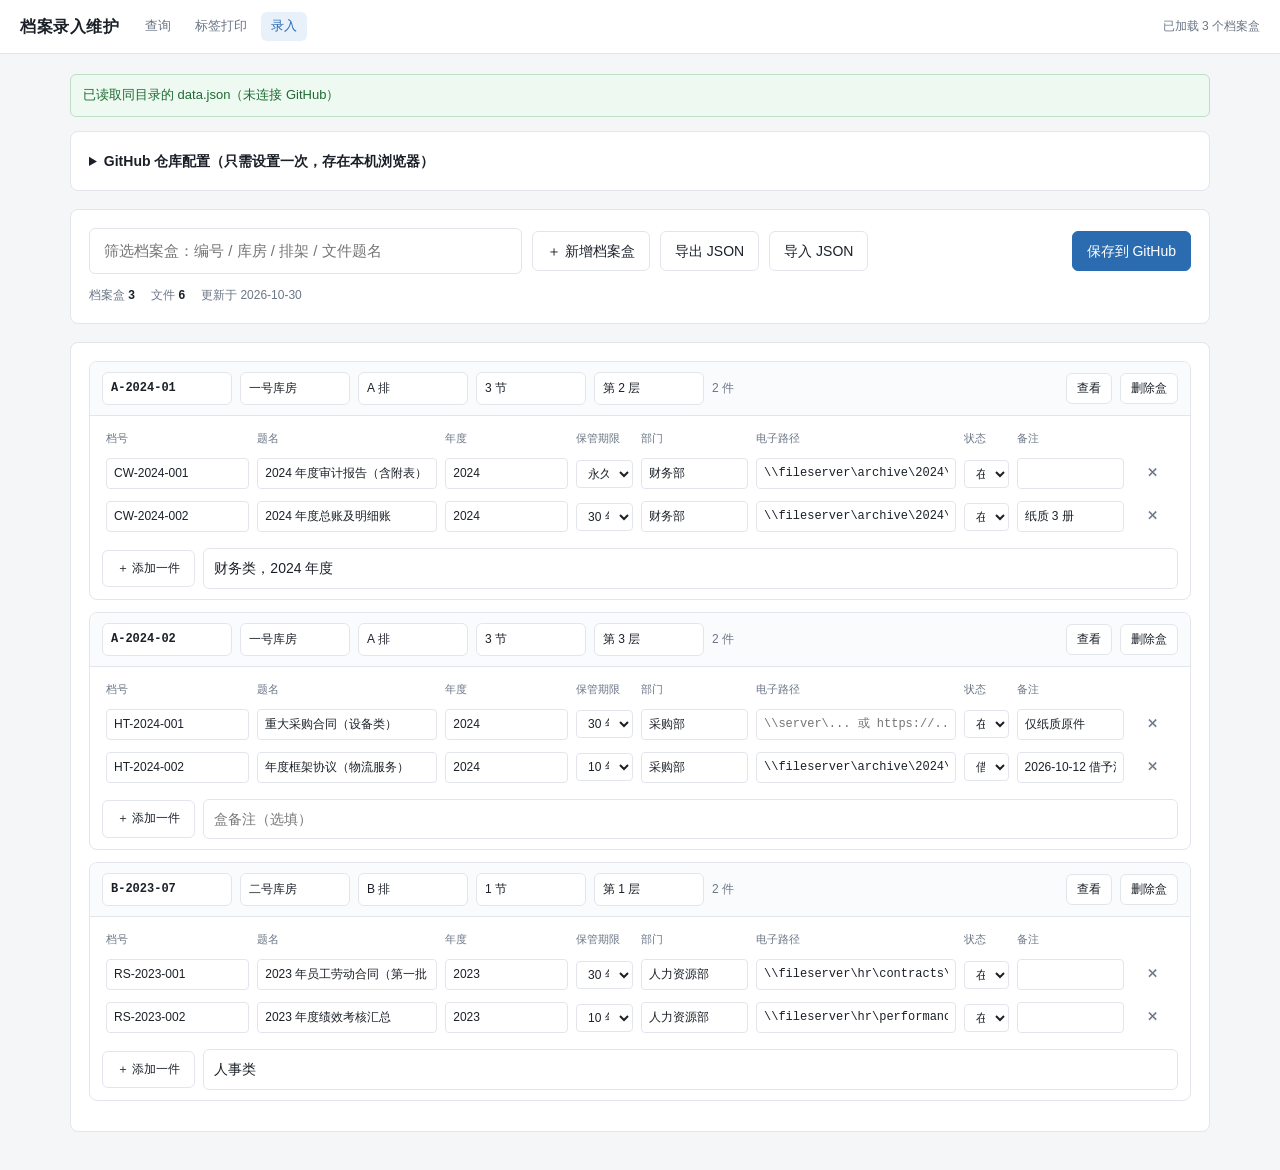
==== admin.html @ eb544d17 "update admin.html (mobile layout)" ====
<!doctype html>
<html lang="zh-CN">
<head>
<meta charset="utf-8">
<meta name="viewport" content="width=device-width, initial-scale=1">
<title>档案录入维护</title>
<link rel="stylesheet" href="assets/style.css">
</head>
<body>

<header class="topbar">
  <h1>档案录入维护</h1>
  <nav>
    <a href="index.html">查询</a>
    <a href="labels.html">标签打印</a>
    <a href="admin.html" class="active">录入</a>
  </nav>
  <div class="meta"><span id="statMeta">未加载数据</span></div>
</header>

<main class="wrap">

  <div id="banner"></div>

  <section class="panel">
    <details id="cfgDetails">
      <summary style="cursor:pointer;font-weight:600">GitHub 仓库配置（只需设置一次，存在本机浏览器）</summary>
      <div class="cfg-grid" style="margin-top:14px">
        <div class="field"><label>用户名 / 组织</label><input type="text" id="cOwner" placeholder="例如 zhangsan"></div>
        <div class="field"><label>仓库名</label><input type="text" id="cRepo" placeholder="例如 archive-index"></div>
        <div class="field"><label>分支</label><input type="text" id="cBranch" placeholder="main" value="main"></div>
        <div class="field"><label>数据文件路径</label><input type="text" id="cPath" placeholder="data.json" value="data.json"></div>
        <div class="field"><label>访问令牌（仅存在本机，不会上传）</label><input type="password" id="cToken" placeholder="github_pat_..."></div>
      </div>
      <div class="row-actions">
        <button class="primary" id="saveCfgBtn">保存配置</button>
        <button id="pullBtn">从 GitHub 读取数据</button>
        <button id="localLoadBtn">读取本地 data.json</button>
      </div>
      <div class="help" style="margin-top:12px">
        页面已内置仓库与令牌，打开即可读写，不用再配置。<br>
        如需更换令牌：在 GitHub → Settings → Developer settings → <b>Fine-grained tokens</b> 新建，
        <b>仅授权这一个仓库</b>，权限只勾 <code>Contents: Read and write</code>，粘贴到上方后点保存即可覆盖。<br>
        本页面不放进公开导航，只能通过这个地址直接访问。
      </div>
    </details>
  </section>

  <section class="panel">
    <div class="toolbar">
      <input type="search" id="q" placeholder="筛选档案盒：编号 / 库房 / 排架 / 文件题名" style="flex:1 1 260px">
      <button id="addBoxBtn">＋ 新增档案盒</button>
      <button id="exportBtn">导出 JSON</button>
      <button id="importBtn">导入 JSON</button>
      <input type="file" id="importFile" accept="application/json,.json" class="hidden">
      <span class="spacer"></span>
      <span class="muted small" id="dirtyHint"></span>
      <button class="primary" id="saveBtn">保存到 GitHub</button>
    </div>
    <div class="stat-line">
      <span>档案盒 <b id="cBoxes">0</b></span>
      <span>文件 <b id="cItems">0</b></span>
      <span id="cUpdated"></span>
    </div>
  </section>

  <section class="panel">
    <div id="boxes"></div>
    <div class="empty hidden" id="noBoxes">还没有档案盒，点击上方“新增档案盒”开始。</div>
  </section>

</main>

<script src="assets/app.js"></script>
<script>
(function () {
  const CFG_KEY = 'archive-cfg-v1';
  const DRAFT_KEY = 'archive-draft-v1';
  const $ = function (id) { return document.getElementById(id); };

  const state = {
    data: { version: 1, updatedAt: '', rooms: [], boxes: [] },
    sha: null,
    dirty: false
  };

  /* ---------- 编解码 ---------- */
  function b64ToUtf8(b64) {
    const bin = atob(b64.replace(/\s/g, ''));
    const bytes = Uint8Array.from(bin, function (c) { return c.charCodeAt(0); });
    return new TextDecoder('utf-8').decode(bytes);
  }
  function utf8ToB64(str) {
    const bytes = new TextEncoder().encode(str);
    let bin = '';
    for (let i = 0; i < bytes.length; i++) bin += String.fromCharCode(bytes[i]);
    return btoa(bin);
  }

  /* ---------- 配置 ---------- */
  // 内置默认配置：页面打开即可直接读写，不用再手动填写
  const DEFAULT_CFG = {
    owner: 'wangzhen110',
    repo: 'archive-index',
    branch: 'main',
    path: 'data.json',
    // 内置令牌（只授权本仓库 Contents 读写；分段存放）
    token: atob([
      'Z2l0aHViX3BhdF8xMUI1',
      'RFYzS0EwUUxKWlV4eWtN',
      'c0lnX1p6QkI0UDY1N3JC',
      'cnhvWFAweFlpeXBzdzNa',
      'YjZHMXdCRXdKWTRKeTNQ',
      'OTZaTkpQVVVHTk9NTEE2',
      'dkZV'
    ].join(''))
  };
  function readCfg() {
    let stored = {};
    try { stored = JSON.parse(localStorage.getItem(CFG_KEY) || '{}'); } catch (e) { stored = {}; }
    return {
      owner: stored.owner || DEFAULT_CFG.owner,
      repo: stored.repo || DEFAULT_CFG.repo,
      branch: stored.branch || DEFAULT_CFG.branch,
      path: stored.path || DEFAULT_CFG.path,
      token: stored.token || DEFAULT_CFG.token
    };
  }
  function fillCfgForm() {
    const c = readCfg();
    $('cOwner').value = c.owner || '';
    $('cRepo').value = c.repo || '';
    $('cBranch').value = c.branch || 'main';
    $('cPath').value = c.path || 'data.json';
    $('cToken').value = c.token || '';
    if (c.owner) $('cfgDetails').open = false;
  }
  function saveCfg() {
    const c = {
      owner: $('cOwner').value.trim(),
      repo: $('cRepo').value.trim(),
      branch: $('cBranch').value.trim() || 'main',
      path: $('cPath').value.trim() || 'data.json',
      token: $('cToken').value.trim()
    };
    if (!c.owner || !c.repo) { banner('请先填写用户名和仓库名', 'err'); return; }
    localStorage.setItem(CFG_KEY, JSON.stringify(c));
    banner('配置已保存到本机浏览器', 'ok');
  }

  function apiUrl(c) {
    return 'https://api.github.com/repos/' + encodeURIComponent(c.owner) + '/' + encodeURIComponent(c.repo) +
      '/contents/' + c.path.split('/').map(encodeURIComponent).join('/');
  }
  function authHeaders(c) {
    const h = { 'Accept': 'application/vnd.github+json' };
    if (c.token) h['Authorization'] = 'Bearer ' + c.token;
    return h;
  }

  /* ---------- 提示 ---------- */
  function banner(msg, kind, extra) {
    const el = $('banner');
    el.className = 'banner' + (kind ? ' ' + kind : '');
    el.innerHTML = '<span>' + App.esc(msg) + '</span>' + (extra || '');
    el.classList.remove('hidden');
    if (kind === 'ok') setTimeout(function () { el.classList.add('hidden'); }, 4000);
  }

  /* ---------- 数据装载 ---------- */
  function normalize(d) {
    d = d || {};
    d.version = d.version || 1;
    d.boxes = Array.isArray(d.boxes) ? d.boxes : [];
    d.rooms = Array.isArray(d.rooms) ? d.rooms : [];
    d.boxes.forEach(function (b) {
      b.id = b.id || '';
      b.items = Array.isArray(b.items) ? b.items : [];
      b.items.forEach(function (it) {
        it.no = it.no || ''; it.title = it.title || ''; it.year = it.year || '';
        it.retention = it.retention || ''; it.dept = it.dept || '';
        it.path = it.path || ''; it.status = it.status || '在架'; it.note = it.note || '';
      });
    });
    return d;
  }

  function setData(d, keepSha) {
    state.data = normalize(d);
    if (!keepSha) state.sha = null;
    state.dirty = false;
    renderAll();
  }

  function loadRemote() {
    const c = readCfg();
    if (!c.owner || !c.repo) { banner('请先填写并保存仓库配置', 'err'); return; }
    banner('正在从 GitHub 读取…');
    fetch(apiUrl(c) + '?ref=' + encodeURIComponent(c.branch || 'main'), { headers: authHeaders(c) })
      .then(function (r) {
        if (r.status === 404) throw new Error('仓库里还没有这个文件（首次保存会自动创建）');
        if (r.status === 401 || r.status === 403) throw new Error('令牌无效或没有该仓库权限');
        if (!r.ok) throw new Error('读取失败 HTTP ' + r.status);
        return r.json();
      })
      .then(function (j) {
        setData(JSON.parse(b64ToUtf8(j.content)));
        state.sha = j.sha;
        banner('已读取仓库最新数据' + (state.data.updatedAt ? '（更新于 ' + state.data.updatedAt + '）' : ''), 'ok');
      })
      .catch(function (e) { banner(e.message, 'err'); });
  }

  function loadLocal() {
    App.loadData().then(function (d) {
      state.sha = null;
      setData(d);
      banner('已读取同目录的 data.json（未连接 GitHub）', 'ok');
    }).catch(function (e) { banner(e.message, 'err'); });
  }

  /* ---------- 渲染 ---------- */
  function renderAll() {
    renderStats();
    renderBoxes();
    autosaveDraft();
  }

  function renderStats() {
    let items = 0;
    state.data.boxes.forEach(function (b) { items += (b.items || []).length; });
    $('cBoxes').textContent = state.data.boxes.length;
    $('cItems').textContent = items;
    $('cUpdated').textContent = state.data.updatedAt ? '更新于 ' + state.data.updatedAt : '';
    $('statMeta').textContent = state.data.boxes.length ? '已加载 ' + state.data.boxes.length + ' 个档案盒' : '未加载数据';
    $('noBoxes').classList.toggle('hidden', state.data.boxes.length > 0);
    $('dirtyHint').textContent = state.dirty ? '有未保存的修改' : '';
  }

  function retentionOptions(cur) {
    const list = App.RETENTIONS.slice();
    if (cur && list.indexOf(cur) < 0) list.push(cur);
    return list.map(function (v) {
      return '<option value="' + App.esc(v) + '"' + (v === cur ? ' selected' : '') + '>' + App.esc(v) + '</option>';
    }).join('');
  }
  function statusOptions(cur) {
    const list = App.STATUSES.slice();
    if (cur && list.indexOf(cur) < 0) list.push(cur);
    return list.map(function (v) {
      return '<option value="' + App.esc(v) + '"' + (v === cur ? ' selected' : '') + '>' + App.esc(v) + '</option>';
    }).join('');
  }

  function renderBoxes() {
    const container = $('boxes');
    container.innerHTML = state.data.boxes.map(function (b, bi) {
      const items = b.items || [];
      const rows = items.length ? items.map(function (it, ii) {
        return '<tr>' +
          '<td class="c-no" data-label="档号"><input type="text" data-idx="' + bi + '" data-ii="' + ii + '" data-ifield="no" value="' + App.esc(it.no) + '"></td>' +
          '<td class="c-title" data-label="题名"><input type="text" data-idx="' + bi + '" data-ii="' + ii + '" data-ifield="title" value="' + App.esc(it.title) + '"></td>' +
          '<td class="c-year" data-label="年度"><input type="text" data-idx="' + bi + '" data-ii="' + ii + '" data-ifield="year" value="' + App.esc(it.year) + '"></td>' +
          '<td data-label="保管期限"><select data-idx="' + bi + '" data-ii="' + ii + '" data-ifield="retention">' + retentionOptions(it.retention) + '</select></td>' +
          '<td data-label="部门"><input type="text" data-idx="' + bi + '" data-ii="' + ii + '" data-ifield="dept" value="' + App.esc(it.dept) + '"></td>' +
          '<td class="c-path" data-label="电子路径"><input class="w-path" type="text" data-idx="' + bi + '" data-ii="' + ii + '" data-ifield="path" value="' + App.esc(it.path) + '" placeholder="\\\\server\\... 或 https://..."></td>' +
          '<td data-label="状态"><select data-idx="' + bi + '" data-ii="' + ii + '" data-ifield="status">' + statusOptions(it.status) + '</select></td>' +
          '<td data-label="备注"><input type="text" data-idx="' + bi + '" data-ii="' + ii + '" data-ifield="note" value="' + App.esc(it.note) + '"></td>' +
          '<td class="c-op"><button class="ghost" data-act="del-item" data-idx="' + bi + '" data-ii="' + ii + '" title="删除这一件">✕</button></td>' +
        '</tr>';
      }).join('') : '<tr><td colspan="9" class="muted small">还没有登记文件。</td></tr>';

      return '<div class="box-card" data-bi="' + bi + '">' +
        '<div class="box-head">' +
          '<input class="b-id" type="text" data-idx="' + bi + '" data-field="id" value="' + App.esc(b.id) + '" placeholder="盒编号">' +
          '<input type="text" data-idx="' + bi + '" data-field="room" value="' + App.esc(b.room || '') + '" placeholder="库房" title="库房">' +
          '<input type="text" data-idx="' + bi + '" data-field="row" value="' + App.esc(b.row || '') + '" placeholder="排" title="排">' +
          '<input type="text" data-idx="' + bi + '" data-field="shelf" value="' + App.esc(b.shelf || '') + '" placeholder="节" title="节">' +
          '<input type="text" data-idx="' + bi + '" data-field="layer" value="' + App.esc(b.layer || '') + '" placeholder="层" title="层">' +
          '<span class="count">' + items.length + ' 件</span>' +
          '<span class="grow"></span>' +
          '<a class="btn" style="padding:5px 10px;font-size:12px" href="index.html?box=' + encodeURIComponent(b.id) + '" target="_blank">查看</a>' +
          '<button data-act="del-box" data-idx="' + bi + '" style="padding:5px 10px;font-size:12px">删除盒</button>' +
        '</div>' +
        '<div class="box-body">' +
          '<div style="overflow-x:auto">' +
            '<table class="items"><thead><tr>' +
              '<th>档号</th><th>题名</th><th>年度</th><th>保管期限</th><th>部门</th><th>电子路径</th><th>状态</th><th>备注</th><th></th>' +
            '</tr></thead><tbody>' + rows + '</tbody></table>' +
          '</div>' +
          '<div class="row-actions">' +
            '<button data-act="add-item" data-idx="' + bi + '" style="font-size:12px">＋ 添加一件</button>' +
            '<input class="b-note" type="text" data-idx="' + bi + '" data-field="note" value="' + App.esc(b.note || '') + '" placeholder="盒备注（选填）">' +
          '</div>' +
        '</div>' +
      '</div>';
    }).join('');

    applyFilter();
  }

  function applyFilter() {
    const terms = $('q').value.trim().toLowerCase().split(/\s+/).filter(Boolean);
    const cards = $('boxes').querySelectorAll('.box-card');
    let visible = 0;
    cards.forEach(function (card) {
      const bi = +card.dataset.bi;
      const b = state.data.boxes[bi];
      const hay = [b.id, b.room, b.row, b.shelf, b.layer, b.note]
        .concat((b.items || []).map(function (i) { return i.title + ' ' + i.no + ' ' + i.dept; }))
        .filter(Boolean).join(' ').toLowerCase();
      const show = !terms.length || terms.every(function (t) { return hay.indexOf(t) >= 0; });
      card.classList.toggle('hidden', !show);
      if (show) visible++;
    });
    $('noBoxes').classList.toggle('hidden', state.data.boxes.length > 0);
  }

  /* ---------- 修改 ---------- */
  function markDirty() {
    state.dirty = true;
    $('dirtyHint').textContent = '有未保存的修改';
    autosaveDraft();
    renderStats();
  }

  let draftTimer = null;
  function autosaveDraft() {
    clearTimeout(draftTimer);
    if (!state.dirty) return;
    draftTimer = setTimeout(function () {
      try {
        localStorage.setItem(DRAFT_KEY, JSON.stringify({ at: Date.now(), data: state.data }));
      } catch (e) { /* 配额不足则忽略 */ }
    }, 600);
  }

  function bindEditor() {
    const container = $('boxes');

    const onEdit = function (e) {
      const el = e.target;
      if (!el.dataset || (!el.dataset.field && !el.dataset.ifield)) return;
      const bi = +el.dataset.idx;
      const box = state.data.boxes[bi];
      if (!box) return;
      if (el.dataset.ifield) {
        const ii = +el.dataset.ii;
        if (!box.items[ii]) return;
        box.items[ii][el.dataset.ifield] = el.value;
      } else {
        box[el.dataset.field] = el.value;
      }
      markDirty();
    };
    container.addEventListener('input', onEdit);
    container.addEventListener('change', function (e) {
      if (e.target.tagName === 'SELECT') onEdit(e);
    });

    container.addEventListener('click', function (e) {
      const btn = e.target.closest('[data-act]');
      if (!btn) return;
      const bi = +btn.dataset.idx;
      const act = btn.dataset.act;
      const box = state.data.boxes[bi];
      if (!box) return;

      if (act === 'add-item') {
        box.items = box.items || [];
        box.items.push({ no: '', title: '', year: '', retention: '永久', dept: '', path: '', status: '在架', note: '' });
        renderBoxes();
        const card = container.querySelector('.box-card[data-bi="' + bi + '"]');
        if (card) {
          card.classList.remove('hidden');
          const rows = card.querySelectorAll('tbody tr');
          const last = rows[rows.length - 1];
          if (last) last.querySelector('input').focus();
        }
        markDirty();
      } else if (act === 'del-item') {
        const ii = +btn.dataset.ii;
        if (!box.items[ii]) return;
        const name = box.items[ii].title || box.items[ii].no || '这一件';
        if (!confirm('删除「' + name + '」？')) return;
        box.items.splice(ii, 1);
        renderBoxes();
        markDirty();
      } else if (act === 'del-box') {
        if (!confirm('删除档案盒「' + (box.id || '未编号') + '」及其 ' + (box.items || []).length + ' 件记录？')) return;
        state.data.boxes.splice(bi, 1);
        renderBoxes();
        markDirty();
      }
    });
  }

  function addBox() {
    let n = state.data.boxes.length + 1, id = '';
    do { id = 'NEW-' + String(n).padStart(3, '0'); n++; }
    while (state.data.boxes.some(function (b) { return b.id === id; }));
    state.data.boxes.unshift({ id: id, room: '', row: '', shelf: '', layer: '', note: '', items: [] });
    renderBoxes();
    const first = $('boxes').querySelector('.box-card .b-id');
    if (first) { first.focus(); first.select(); }
    markDirty();
    window.scrollTo({ top: 0 });
  }

  /* ---------- 校验与保存 ---------- */
  function validate() {
    const errs = [];
    const seen = {};
    state.data.boxes.forEach(function (b, i) {
      const id = (b.id || '').trim();
      if (!id) errs.push('第 ' + (i + 1) + ' 个档案盒没有编号');
      else if (seen[id]) errs.push('档案盒编号重复：' + id);
      seen[id] = true;
      (b.items || []).forEach(function (it) {
        if (!it.title && !it.no) errs.push('档案盒 ' + (id || (i + 1)) + ' 中有一件既无档号也无题名');
      });
    });
    return errs;
  }

  function serialize() {
    const rooms = [];
    state.data.boxes.forEach(function (b) {
      if (b.room && rooms.indexOf(b.room) < 0) rooms.push(b.room);
    });
    const d = new Date();
    const stamp = d.getFullYear() + '-' + String(d.getMonth() + 1).padStart(2, '0') + '-' +
      String(d.getDate()).padStart(2, '0');
    return {
      version: 1,
      updatedAt: stamp,
      rooms: rooms,
      boxes: state.data.boxes.map(function (b) {
        return {
          id: String(b.id || '').trim(),
          room: b.room || '', row: b.row || '', shelf: b.shelf || '', layer: b.layer || '', note: b.note || '',
          items: (b.items || []).filter(function (it) {
            return it && (it.no || it.title || it.path);
          }).map(function (it) {
            return {
              no: it.no || '', title: it.title || '', year: it.year || '',
              retention: it.retention || '', dept: it.dept || '',
              path: it.path || '', status: it.status || '在架', note: it.note || ''
            };
          })
        };
      })
    };
  }

  function saveRemote() {
    const c = readCfg();
    if (!c.owner || !c.repo || !c.token) {
      banner('缺少仓库配置或访问令牌，无法保存。也可以先“导出 JSON”再手动上传。', 'err');
      $('cfgDetails').open = true;
      return;
    }
    const errs = validate();
    if (errs.length) {
      banner('保存前请修正：' + errs.slice(0, 3).join('；') + (errs.length > 3 ? ' 等 ' + errs.length + ' 项' : ''), 'err');
      return;
    }

    const payload = serialize();
    const text = JSON.stringify(payload, null, 2);
    const msg = '更新档案数据 ' + payload.updatedAt;

    const doPut = function () {
      const body = {
        message: msg,
        content: utf8ToB64(text),
        branch: c.branch || 'main'
      };
      if (state.sha) body.sha = state.sha;
      return fetch(apiUrl(c), {
        method: 'PUT',
        headers: Object.assign({ 'Content-Type': 'application/json' }, authHeaders(c)),
        body: JSON.stringify(body)
      });
    };

    const ensureSha = function () {
      if (state.sha) return Promise.resolve();
      return fetch(apiUrl(c) + '?ref=' + encodeURIComponent(c.branch || 'main'), { headers: authHeaders(c) })
        .then(function (r) { return r.ok ? r.json() : null; })
        .then(function (j) { if (j && j.sha) state.sha = j.sha; });
    };

    banner('正在保存…');
    ensureSha()
      .then(doPut)
      .then(function (r) {
        if (r.status === 409) throw new Error('仓库里文件已被改动，请点“从 GitHub 读取数据”后再改');
        if (r.status === 401 || r.status === 403) throw new Error('令牌无效或权限不足（需 Contents: Read and write）');
        if (!r.ok) return r.json().then(function (j) { throw new Error(j.message || ('HTTP ' + r.status)); });
        return r.json();
      })
      .then(function (j) {
        state.sha = j.content.sha;
        state.data.updatedAt = payload.updatedAt;
        state.dirty = false;
        localStorage.removeItem(DRAFT_KEY);
        renderStats();
        banner('已保存到 GitHub，约半分钟后网页生效。', 'ok', j.commit && j.commit.html_url
          ? '<a href="' + j.commit.html_url + '" target="_blank" rel="noopener">查看提交</a>' : '');
      })
      .catch(function (e) { banner('保存失败：' + e.message, 'err'); });
  }

  function exportJson() {
    const payload = serialize();
    const blob = new Blob([JSON.stringify(payload, null, 2)], { type: 'application/json' });
    const a = document.createElement('a');
    a.href = URL.createObjectURL(blob);
    a.download = 'data.json';
    a.click();
    setTimeout(function () { URL.revokeObjectURL(a.href); }, 2000);
    App.toast('已导出 data.json', 'ok');
  }

  function importJson(file) {
    const reader = new FileReader();
    reader.onload = function () {
      try {
        const d = JSON.parse(reader.result);
        if (!Array.isArray(d.boxes)) throw new Error('文件里没有 boxes 数组');
        setData(d);
        state.dirty = true;
        $('dirtyHint').textContent = '有未保存的修改';
        banner('已导入 ' + d.boxes.length + ' 个档案盒，记得保存', 'ok');
      } catch (e) {
        banner('导入失败：' + e.message, 'err');
      }
    };
    reader.readAsText(file);
  }

  /* ---------- 草稿 ---------- */
  function checkDraft() {
    let d = null;
    try { d = JSON.parse(localStorage.getItem(DRAFT_KEY) || 'null'); } catch (e) {}
    if (!d || !d.data) return;
    const when = new Date(d.at).toLocaleString('zh-CN');
    banner('发现本机草稿（' + when + '），可能是上次未保存的修改。',
      '', '<button id="restoreDraft">恢复草稿</button><button id="dropDraft">丢弃</button>');
    $('restoreDraft').onclick = function () {
      setData(d.data);
      state.dirty = true;
      $('dirtyHint').textContent = '有未保存的修改';
      banner('已恢复草稿', 'ok');
    };
    $('dropDraft').onclick = function () {
      localStorage.removeItem(DRAFT_KEY);
      $('banner').classList.add('hidden');
    };
  }

  /* ---------- 事件绑定 ---------- */
  $('saveCfgBtn').addEventListener('click', saveCfg);
  $('pullBtn').addEventListener('click', loadRemote);
  $('localLoadBtn').addEventListener('click', loadLocal);
  $('addBoxBtn').addEventListener('click', addBox);
  $('saveBtn').addEventListener('click', saveRemote);
  $('exportBtn').addEventListener('click', exportJson);
  $('importBtn').addEventListener('click', function () { $('importFile').click(); });
  $('importFile').addEventListener('change', function (e) {
    if (e.target.files[0]) importJson(e.target.files[0]);
    e.target.value = '';
  });
  $('q').addEventListener('input', applyFilter);
  window.addEventListener('beforeunload', function (e) {
    if (state.dirty) { e.preventDefault(); e.returnValue = ''; }
  });

  bindEditor();
  fillCfgForm();
  setData({ version: 1, updatedAt: '', rooms: [], boxes: [] });
  renderStats();
  loadLocal();
  setTimeout(checkDraft, 1200);
})();
</script>
</body>
</html>
---- assets/style.css ----
:root {
  --bg: #f5f6f8;
  --card: #ffffff;
  --text: #1b2028;
  --muted: #6b7686;
  --line: #e2e6ec;
  --accent: #2b6cb0;
  --accent-soft: #e8f0fa;
  --warn: #b7791f;
  --danger: #b42318;
  --radius: 8px;
}

* { box-sizing: border-box; }

html, body {
  margin: 0;
  padding: 0;
  background: var(--bg);
  color: var(--text);
  font: 14px/1.6 -apple-system, "Segoe UI", "Microsoft YaHei", "PingFang SC", sans-serif;
}

a { color: var(--accent); text-decoration: none; }
a:hover { text-decoration: underline; }

.topbar {
  background: var(--card);
  border-bottom: 1px solid var(--line);
  padding: 12px 20px;
  display: flex;
  align-items: center;
  gap: 16px;
  flex-wrap: wrap;
  position: sticky;
  top: 0;
  z-index: 10;
}

.topbar h1 {
  font-size: 16px;
  margin: 0;
  font-weight: 600;
  letter-spacing: .5px;
}

.topbar .meta {
  color: var(--muted);
  font-size: 12px;
  margin-left: auto;
  display: flex;
  gap: 14px;
  flex-wrap: wrap;
}

.topbar nav { display: flex; gap: 4px; }
.topbar nav a {
  color: var(--muted);
  padding: 4px 10px;
  border-radius: 6px;
  font-size: 13px;
}
.topbar nav a:hover { background: var(--accent-soft); color: var(--accent); text-decoration: none; }
.topbar nav a.active { background: var(--accent-soft); color: var(--accent); }

.wrap {
  max-width: 1180px;
  margin: 0 auto;
  padding: 20px;
}

.panel {
  background: var(--card);
  border: 1px solid var(--line);
  border-radius: var(--radius);
  padding: 18px;
  margin-bottom: 18px;
}

.hidden { display: none !important; }

/* 搜索栏 */
.search-row {
  display: flex;
  gap: 10px;
  flex-wrap: wrap;
  align-items: center;
}

input[type="text"], input[type="search"], input[type="password"], input[type="url"], select, textarea {
  font: inherit;
  color: inherit;
  background: #fff;
  border: 1px solid var(--line);
  border-radius: 6px;
  padding: 8px 10px;
  outline: none;
  min-width: 0;
}
input:focus, select:focus, textarea:focus {
  border-color: var(--accent);
  box-shadow: 0 0 0 3px rgba(43, 108, 176, .12);
}

#q {
  flex: 1 1 320px;
  font-size: 15px;
  padding: 10px 14px;
}

.filters {
  display: flex;
  gap: 8px;
  flex-wrap: wrap;
  margin-top: 12px;
}
.filters select { min-width: 120px; }

.stat-line {
  color: var(--muted);
  font-size: 12px;
  margin-top: 12px;
  display: flex;
  gap: 16px;
  flex-wrap: wrap;
}
.stat-line b { color: var(--text); font-weight: 600; }

/* 结果表 */
.table-scroll { overflow-x: auto; margin-top: 14px; }

table.grid {
  width: 100%;
  border-collapse: collapse;
  font-size: 13px;
}
table.grid th, table.grid td {
  text-align: left;
  padding: 9px 10px;
  border-bottom: 1px solid var(--line);
  vertical-align: top;
}
table.grid th {
  color: var(--muted);
  font-weight: 500;
  font-size: 12px;
  white-space: nowrap;
  background: #fafbfc;
  position: sticky;
  top: 0;
}
table.grid tbody tr:hover { background: #f9fbfd; }
table.grid tbody tr { cursor: pointer; }

.mono { font-family: ui-monospace, Consolas, "Courier New", monospace; font-size: 12px; }
.muted { color: var(--muted); }
.small { font-size: 12px; }
.nowrap { white-space: nowrap; }

.chip {
  display: inline-block;
  background: var(--accent-soft);
  color: var(--accent);
  border-radius: 4px;
  padding: 1px 6px;
  font-size: 11px;
  font-family: ui-monospace, Consolas, monospace;
  white-space: nowrap;
}
.chip.gray { background: #eef1f4; color: var(--muted); }
.chip.warn { background: #fdf3e3; color: var(--warn); }

.loc { color: var(--text); font-size: 13px; }
.loc .path { color: var(--muted); font-size: 11px; display: block; }

mark { background: #fff3bf; padding: 0 1px; border-radius: 2px; }

.empty {
  text-align: center;
  color: var(--muted);
  padding: 40px 10px;
}

/* 详情页 */
.detail-head {
  display: flex;
  align-items: flex-start;
  gap: 14px;
  flex-wrap: wrap;
  border-bottom: 1px solid var(--line);
  padding-bottom: 14px;
  margin-bottom: 14px;
}
.detail-head h2 {
  margin: 0;
  font-size: 20px;
  font-family: ui-monospace, Consolas, monospace;
  letter-spacing: .5px;
}
.detail-loc {
  font-size: 15px;
  margin-top: 4px;
}
.detail-loc .big { font-weight: 600; }
.detail-actions { margin-left: auto; display: flex; gap: 8px; flex-wrap: wrap; }

button, .btn {
  font: inherit;
  padding: 8px 14px;
  border-radius: 6px;
  border: 1px solid var(--line);
  background: #fff;
  color: var(--text);
  cursor: pointer;
  white-space: nowrap;
}
button:hover, .btn:hover { border-color: #c8d2de; background: #fafbfc; }
button.primary, .btn.primary {
  background: var(--accent);
  border-color: var(--accent);
  color: #fff;
}
button.primary:hover { background: #245e9b; }
button.ghost { border-color: transparent; background: transparent; color: var(--muted); }
button:disabled { opacity: .5; cursor: not-allowed; }

.legend { display: flex; gap: 16px; font-size: 12px; color: var(--muted); flex-wrap: wrap; }

/* 标签打印 */
.toolbar {
  display: flex;
  gap: 10px;
  flex-wrap: wrap;
  align-items: center;
}
.toolbar .spacer { flex: 1; }

.picker {
  max-height: 320px;
  overflow: auto;
  border: 1px solid var(--line);
  border-radius: 6px;
  margin-top: 12px;
}
.picker-row {
  display: flex;
  align-items: center;
  gap: 10px;
  padding: 8px 12px;
  border-bottom: 1px solid var(--line);
  font-size: 13px;
}
.picker-row:last-child { border-bottom: none; }
.picker-row:hover { background: #f9fbfd; }
.picker-row input[type="checkbox"] { width: 16px; height: 16px; }

.labels {
  display: grid;
  grid-template-columns: repeat(3, 1fr);
  gap: 8mm;
  margin-top: 16px;
}
.labels.cols-2 { grid-template-columns: repeat(2, 1fr); }
.labels.cols-3 { grid-template-columns: repeat(3, 1fr); }
.labels.cols-4 { grid-template-columns: repeat(4, 1fr); }

.label {
  border: 1px dashed #bbb;
  border-radius: 4px;
  padding: 8px;
  display: flex;
  gap: 8px;
  align-items: center;
  background: #fff;
  break-inside: avoid;
  page-break-inside: avoid;
  min-height: 34mm;
}
.label .qr { flex: 0 0 auto; width: 30mm; height: 30mm; display: flex; align-items: center; justify-content: center; }
.label .qr canvas, .label .qr img { width: 100%; height: 100%; }
.label .info { flex: 1; min-width: 0; }
.label .code {
  font-family: ui-monospace, Consolas, monospace;
  font-weight: 700;
  font-size: 13px;
  word-break: break-all;
}
.label .where { font-size: 11px; line-height: 1.4; margin-top: 2px; }
.label .cnt { font-size: 10px; color: var(--muted); margin-top: 2px; }

/* 录入页 */
.form-grid {
  display: grid;
  grid-template-columns: repeat(auto-fit, minmax(160px, 1fr));
  gap: 10px;
}
.field { display: flex; flex-direction: column; gap: 4px; }
.field label { font-size: 11px; color: var(--muted); }

.box-card {
  border: 1px solid var(--line);
  border-radius: var(--radius);
  margin-bottom: 12px;
  background: #fff;
  overflow: hidden;
}
.box-card > .box-head {
  display: flex;
  gap: 8px;
  align-items: center;
  padding: 10px 12px;
  background: #fafbfc;
  border-bottom: 1px solid var(--line);
  flex-wrap: wrap;
}
.box-head input.b-id { width: 130px; font-family: ui-monospace, Consolas, monospace; font-weight: 600; }
.box-head input { width: 110px; padding: 6px 8px; font-size: 12px; }
.box-head .count { color: var(--muted); font-size: 12px; }
.box-head .grow { flex: 1; }
.box-body { padding: 10px 12px; }

table.items { width: 100%; border-collapse: collapse; font-size: 12px; }
table.items th {
  text-align: left;
  color: var(--muted);
  font-weight: 500;
  font-size: 11px;
  padding: 4px 4px;
  white-space: nowrap;
}
table.items td { padding: 3px 4px; }
table.items input, table.items select {
  width: 100%;
  padding: 5px 7px;
  font-size: 12px;
  border-radius: 4px;
}
table.items input.w-path { font-family: ui-monospace, Consolas, monospace; }
table.items td.c-no input { min-width: 110px; }
table.items td.c-title input { min-width: 180px; }
table.items td.c-year input { min-width: 60px; }
table.items td.c-path input { min-width: 200px; }
table.items td.c-op { width: 34px; text-align: center; }

.row-actions { margin-top: 10px; display: flex; gap: 8px; align-items: center; flex-wrap: wrap; }
.row-actions input.b-note { flex: 1; min-width: 200px; }

.banner {
  background: #fffbea;
  border: 1px solid #f5e3b3;
  color: #7a5b12;
  border-radius: 6px;
  padding: 10px 12px;
  font-size: 13px;
  margin-bottom: 14px;
  display: flex;
  gap: 12px;
  align-items: center;
  flex-wrap: wrap;
}
.banner.ok { background: #eefaf1; border-color: #bcdfc6; color: #1e6b33; }
.banner.err { background: #fdf0ee; border-color: #f2c6c0; color: var(--danger); }

.help {
  font-size: 12px;
  color: var(--muted);
  line-height: 1.8;
}
.help code {
  background: #eef1f4;
  padding: 1px 4px;
  border-radius: 3px;
  font-size: 11px;
}

.cfg-grid {
  display: grid;
  grid-template-columns: repeat(auto-fit, minmax(180px, 1fr));
  gap: 10px;
}

@media print {
  body { background: #fff; }
  .topbar, .no-print, .toast { display: none !important; }
  .wrap { max-width: none; padding: 0; margin: 0; }
  .panel { border: none; padding: 0; margin: 0; }
  .label { border: 1px solid #999; }
  @page { margin: 8mm; }
}

@media (max-width: 640px) {
  .wrap { padding: 12px; }
  .topbar { padding: 10px 12px; }
  .topbar h1 { font-size: 15px; }
  .topbar .meta { width: 100%; margin-left: 0; }
  .labels, .labels.cols-2, .labels.cols-3, .labels.cols-4 { grid-template-columns: repeat(2, 1fr); gap: 4mm; }
}
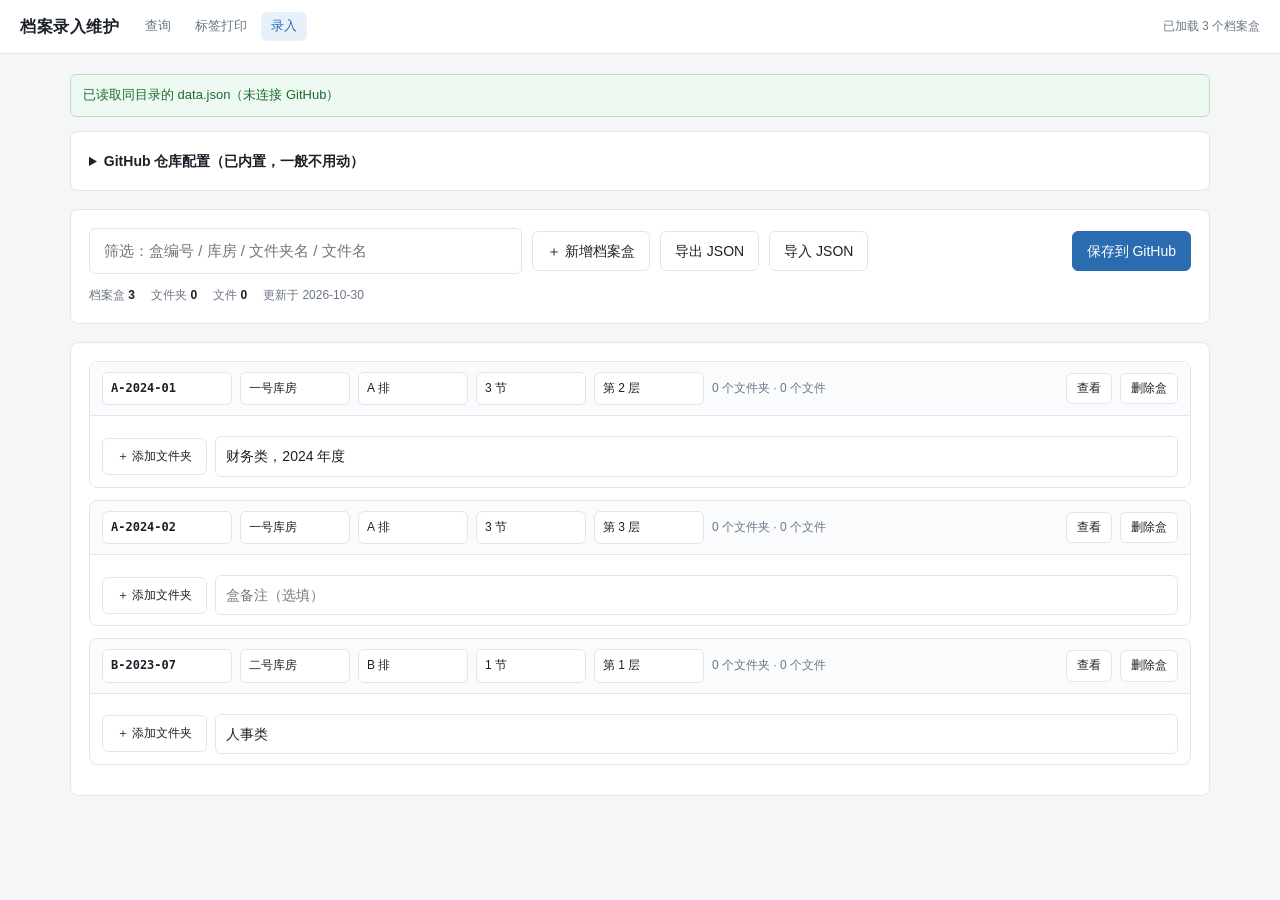
==== commit 63a50ef1: "update admin.html (box > folder > files)" ====
--- a/admin.html
+++ b/admin.html
@@ -24,7 +24,7 @@
 
   <section class="panel">
     <details id="cfgDetails">
-      <summary style="cursor:pointer;font-weight:600">GitHub 仓库配置（只需设置一次，存在本机浏览器）</summary>
+      <summary style="cursor:pointer;font-weight:600">GitHub 仓库配置（已内置，一般不用动）</summary>
       <div class="cfg-grid" style="margin-top:14px">
         <div class="field"><label>用户名 / 组织</label><input type="text" id="cOwner" placeholder="例如 zhangsan"></div>
         <div class="field"><label>仓库名</label><input type="text" id="cRepo" placeholder="例如 archive-index"></div>
@@ -48,7 +48,7 @@
 
   <section class="panel">
     <div class="toolbar">
-      <input type="search" id="q" placeholder="筛选档案盒：编号 / 库房 / 排架 / 文件题名" style="flex:1 1 260px">
+      <input type="search" id="q" placeholder="筛选：盒编号 / 库房 / 文件夹名 / 文件名" style="flex:1 1 260px">
       <button id="addBoxBtn">＋ 新增档案盒</button>
       <button id="exportBtn">导出 JSON</button>
       <button id="importBtn">导入 JSON</button>
@@ -59,7 +59,8 @@
     </div>
     <div class="stat-line">
       <span>档案盒 <b id="cBoxes">0</b></span>
-      <span>文件 <b id="cItems">0</b></span>
+      <span>文件夹 <b id="cFolders">0</b></span>
+      <span>文件 <b id="cFiles">0</b></span>
       <span id="cUpdated"></span>
     </div>
   </section>
@@ -79,7 +80,7 @@
   const $ = function (id) { return document.getElementById(id); };
 
   const state = {
-    data: { version: 1, updatedAt: '', rooms: [], boxes: [] },
+    data: { version: 2, updatedAt: '', rooms: [], boxes: [] },
     sha: null,
     dirty: false
   };
@@ -170,16 +171,21 @@
   /* ---------- 数据装载 ---------- */
   function normalize(d) {
     d = d || {};
-    d.version = d.version || 1;
+    d.version = 2;
     d.boxes = Array.isArray(d.boxes) ? d.boxes : [];
     d.rooms = Array.isArray(d.rooms) ? d.rooms : [];
     d.boxes.forEach(function (b) {
       b.id = b.id || '';
-      b.items = Array.isArray(b.items) ? b.items : [];
-      b.items.forEach(function (it) {
-        it.no = it.no || ''; it.title = it.title || ''; it.year = it.year || '';
-        it.retention = it.retention || ''; it.dept = it.dept || '';
-        it.path = it.path || ''; it.status = it.status || '在架'; it.note = it.note || '';
+      b.folders = Array.isArray(b.folders) ? b.folders : [];
+      b.folders.forEach(function (f) {
+        f.name = f.name || '';
+        f.path = f.path || '';
+        f.note = f.note || '';
+        f.files = Array.isArray(f.files) ? f.files : [];
+        f.files.forEach(function (it) {
+          it.name = it.name || '';
+          it.note = it.note || '';
+        });
       });
     });
     return d;
@@ -227,48 +233,50 @@
   }
 
   function renderStats() {
-    let items = 0;
-    state.data.boxes.forEach(function (b) { items += (b.items || []).length; });
+    let folders = 0, files = 0;
+    state.data.boxes.forEach(function (b) {
+      folders += (b.folders || []).length;
+      (b.folders || []).forEach(function (f) { files += (f.files || []).length; });
+    });
     $('cBoxes').textContent = state.data.boxes.length;
-    $('cItems').textContent = items;
+    $('cFolders').textContent = folders;
+    $('cFiles').textContent = files;
     $('cUpdated').textContent = state.data.updatedAt ? '更新于 ' + state.data.updatedAt : '';
     $('statMeta').textContent = state.data.boxes.length ? '已加载 ' + state.data.boxes.length + ' 个档案盒' : '未加载数据';
     $('noBoxes').classList.toggle('hidden', state.data.boxes.length > 0);
     $('dirtyHint').textContent = state.dirty ? '有未保存的修改' : '';
   }
 
-  function retentionOptions(cur) {
-    const list = App.RETENTIONS.slice();
-    if (cur && list.indexOf(cur) < 0) list.push(cur);
-    return list.map(function (v) {
-      return '<option value="' + App.esc(v) + '"' + (v === cur ? ' selected' : '') + '>' + App.esc(v) + '</option>';
-    }).join('');
-  }
-  function statusOptions(cur) {
-    const list = App.STATUSES.slice();
-    if (cur && list.indexOf(cur) < 0) list.push(cur);
-    return list.map(function (v) {
-      return '<option value="' + App.esc(v) + '"' + (v === cur ? ' selected' : '') + '>' + App.esc(v) + '</option>';
-    }).join('');
-  }
-
   function renderBoxes() {
     const container = $('boxes');
     container.innerHTML = state.data.boxes.map(function (b, bi) {
-      const items = b.items || [];
-      const rows = items.length ? items.map(function (it, ii) {
-        return '<tr>' +
-          '<td class="c-no" data-label="档号"><input type="text" data-idx="' + bi + '" data-ii="' + ii + '" data-ifield="no" value="' + App.esc(it.no) + '"></td>' +
-          '<td class="c-title" data-label="题名"><input type="text" data-idx="' + bi + '" data-ii="' + ii + '" data-ifield="title" value="' + App.esc(it.title) + '"></td>' +
-          '<td class="c-year" data-label="年度"><input type="text" data-idx="' + bi + '" data-ii="' + ii + '" data-ifield="year" value="' + App.esc(it.year) + '"></td>' +
-          '<td data-label="保管期限"><select data-idx="' + bi + '" data-ii="' + ii + '" data-ifield="retention">' + retentionOptions(it.retention) + '</select></td>' +
-          '<td data-label="部门"><input type="text" data-idx="' + bi + '" data-ii="' + ii + '" data-ifield="dept" value="' + App.esc(it.dept) + '"></td>' +
-          '<td class="c-path" data-label="电子路径"><input class="w-path" type="text" data-idx="' + bi + '" data-ii="' + ii + '" data-ifield="path" value="' + App.esc(it.path) + '" placeholder="\\\\server\\... 或 https://..."></td>' +
-          '<td data-label="状态"><select data-idx="' + bi + '" data-ii="' + ii + '" data-ifield="status">' + statusOptions(it.status) + '</select></td>' +
-          '<td data-label="备注"><input type="text" data-idx="' + bi + '" data-ii="' + ii + '" data-ifield="note" value="' + App.esc(it.note) + '"></td>' +
-          '<td class="c-op"><button class="ghost" data-act="del-item" data-idx="' + bi + '" data-ii="' + ii + '" title="删除这一件">✕</button></td>' +
-        '</tr>';
-      }).join('') : '<tr><td colspan="9" class="muted small">还没有登记文件。</td></tr>';
+      const folders = b.folders || [];
+      let fileCount = 0;
+      folders.forEach(function (f) { fileCount += (f.files || []).length; });
+
+      const folderHtml = folders.map(function (f, fi) {
+        const files = f.files || [];
+        const rows = files.length ? files.map(function (it, ii) {
+          return '<tr>' +
+            '<td class="c-name" data-label="文件名">' +
+              '<input type="text" data-fi="' + fi + '" data-ii="' + ii + '" data-if="name" value="' + App.esc(it.name) + '"></td>' +
+            '<td data-label="备注"><input type="text" data-fi="' + fi + '" data-ii="' + ii + '" data-if="note" value="' + App.esc(it.note) + '"></td>' +
+            '<td class="c-op"><button class="ghost" data-act="del-file" data-fi="' + fi + '" data-ii="' + ii + '" title="删除这个文件">✕</button></td>' +
+          '</tr>';
+        }).join('') : '<tr><td colspan="3" class="muted small">这个文件夹里还没有文件。</td></tr>';
+
+        return '<div class="folder-card" data-fi="' + fi + '">' +
+          '<div class="folder-head">' +
+            '<input class="f-name" type="text" data-fi="' + fi + '" data-ff="name" value="' + App.esc(f.name) + '" placeholder="文件夹名，例如 2024 年度审计">' +
+            '<input class="f-path" type="text" data-fi="' + fi + '" data-ff="path" value="' + App.esc(f.path) + '" placeholder="电子路径，例如 \\\\fileserver\\archive\\2024\\财务\\">' +
+            '<input class="f-note" type="text" data-fi="' + fi + '" data-ff="note" value="' + App.esc(f.note) + '" placeholder="备注（选填）">' +
+            '<button data-act="del-folder" data-fi="' + fi + '" style="padding:5px 10px;font-size:12px">删除文件夹</button>' +
+          '</div>' +
+          '<table class="items"><thead><tr><th>文件名</th><th>备注</th><th></th></tr></thead>' +
+            '<tbody>' + rows + '</tbody></table>' +
+          '<div class="row-actions"><button data-act="add-file" data-fi="' + fi + '" style="font-size:12px">＋ 添加文件</button></div>' +
+        '</div>';
+      }).join('');
 
       return '<div class="box-card" data-bi="' + bi + '">' +
         '<div class="box-head">' +
@@ -277,19 +285,15 @@
           '<input type="text" data-idx="' + bi + '" data-field="row" value="' + App.esc(b.row || '') + '" placeholder="排" title="排">' +
           '<input type="text" data-idx="' + bi + '" data-field="shelf" value="' + App.esc(b.shelf || '') + '" placeholder="节" title="节">' +
           '<input type="text" data-idx="' + bi + '" data-field="layer" value="' + App.esc(b.layer || '') + '" placeholder="层" title="层">' +
-          '<span class="count">' + items.length + ' 件</span>' +
+          '<span class="count">' + folders.length + ' 个文件夹 · ' + fileCount + ' 个文件</span>' +
           '<span class="grow"></span>' +
           '<a class="btn" style="padding:5px 10px;font-size:12px" href="index.html?box=' + encodeURIComponent(b.id) + '" target="_blank">查看</a>' +
           '<button data-act="del-box" data-idx="' + bi + '" style="padding:5px 10px;font-size:12px">删除盒</button>' +
         '</div>' +
         '<div class="box-body">' +
-          '<div style="overflow-x:auto">' +
-            '<table class="items"><thead><tr>' +
-              '<th>档号</th><th>题名</th><th>年度</th><th>保管期限</th><th>部门</th><th>电子路径</th><th>状态</th><th>备注</th><th></th>' +
-            '</tr></thead><tbody>' + rows + '</tbody></table>' +
-          '</div>' +
-          '<div class="row-actions">' +
-            '<button data-act="add-item" data-idx="' + bi + '" style="font-size:12px">＋ 添加一件</button>' +
+          folderHtml +
+          '<div class="row-actions" style="margin-top:10px">' +
+            '<button data-act="add-folder" data-idx="' + bi + '" style="font-size:12px">＋ 添加文件夹</button>' +
             '<input class="b-note" type="text" data-idx="' + bi + '" data-field="note" value="' + App.esc(b.note || '') + '" placeholder="盒备注（选填）">' +
           '</div>' +
         '</div>' +
@@ -306,17 +310,21 @@
     cards.forEach(function (card) {
       const bi = +card.dataset.bi;
       const b = state.data.boxes[bi];
+      if (!b) { card.classList.add('hidden'); return; }
       const hay = [b.id, b.room, b.row, b.shelf, b.layer, b.note]
-        .concat((b.items || []).map(function (i) { return i.title + ' ' + i.no + ' ' + i.dept; }))
+        .concat((b.folders || []).map(function (f) {
+          return [f.name, f.path, f.note]
+            .concat((f.files || []).map(function (it) { return it.name + ' ' + (it.note || ''); }))
+            .join(' ');
+        }))
         .filter(Boolean).join(' ').toLowerCase();
       const show = !terms.length || terms.every(function (t) { return hay.indexOf(t) >= 0; });
       card.classList.toggle('hidden', !show);
       if (show) visible++;
     });
-    $('noBoxes').classList.toggle('hidden', state.data.boxes.length > 0);
-  }
-
-  /* ---------- 修改 ---------- */
+    $('noBoxes').classList.toggle('hidden', visible > 0 || state.data.boxes.length === 0);
+  }
+
   function markDirty() {
     state.dirty = true;
     $('dirtyHint').textContent = '有未保存的修改';
@@ -340,54 +348,77 @@
 
     const onEdit = function (e) {
       const el = e.target;
-      if (!el.dataset || (!el.dataset.field && !el.dataset.ifield)) return;
-      const bi = +el.dataset.idx;
+      if (!el.dataset) return;
+      const card = el.closest('.box-card');
+      if (!card) return;
+      const bi = +card.dataset.bi;
       const box = state.data.boxes[bi];
       if (!box) return;
-      if (el.dataset.ifield) {
-        const ii = +el.dataset.ii;
-        if (!box.items[ii]) return;
-        box.items[ii][el.dataset.ifield] = el.value;
+      if (el.dataset.ff) {
+        const f = (box.folders || [])[+el.dataset.fi];
+        if (!f) return;
+        f[el.dataset.ff] = el.value;
+      } else if (el.dataset.if) {
+        const f = (box.folders || [])[+el.dataset.fi];
+        if (!f) return;
+        const it = (f.files || [])[+el.dataset.ii];
+        if (!it) return;
+        it[el.dataset.if] = el.value;
+      } else if (el.dataset.field) {
+        box[el.dataset.field] = el.value;
       } else {
-        box[el.dataset.field] = el.value;
+        return;
       }
       markDirty();
     };
     container.addEventListener('input', onEdit);
-    container.addEventListener('change', function (e) {
-      if (e.target.tagName === 'SELECT') onEdit(e);
-    });
 
     container.addEventListener('click', function (e) {
       const btn = e.target.closest('[data-act]');
       if (!btn) return;
-      const bi = +btn.dataset.idx;
+      const card = btn.closest('.box-card');
+      if (!card) return;
+      const bi = +card.dataset.bi;
+      const fi = btn.dataset.fi === undefined ? -1 : +btn.dataset.fi;
       const act = btn.dataset.act;
       const box = state.data.boxes[bi];
       if (!box) return;
 
-      if (act === 'add-item') {
-        box.items = box.items || [];
-        box.items.push({ no: '', title: '', year: '', retention: '永久', dept: '', path: '', status: '在架', note: '' });
+      if (act === 'add-folder') {
+        box.folders = box.folders || [];
+        box.folders.push({ name: '', path: '', note: '', files: [] });
         renderBoxes();
-        const card = container.querySelector('.box-card[data-bi="' + bi + '"]');
-        if (card) {
-          card.classList.remove('hidden');
-          const rows = card.querySelectorAll('tbody tr');
-          const last = rows[rows.length - 1];
-          if (last) last.querySelector('input').focus();
-        }
+        focusEl('input[data-fi="' + (box.folders.length - 1) + '"][data-ff="name"]');
         markDirty();
-      } else if (act === 'del-item') {
+      } else if (act === 'del-folder') {
+        const f = box.folders[fi];
+        if (!f) return;
+        const cnt = (f.files || []).length;
+        if (!confirm('删除文件夹「' + (f.name || '未命名') + '」' + (cnt ? '及其 ' + cnt + ' 个文件' : '') + '？')) return;
+        box.folders.splice(fi, 1);
+        renderBoxes();
+        markDirty();
+      } else if (act === 'add-file') {
+        const f = box.folders[fi];
+        if (!f) return;
+        f.files = f.files || [];
+        f.files.push({ name: '', note: '' });
+        renderBoxes();
+        focusEl('input[data-fi="' + fi + '"][data-ii="' + (f.files.length - 1) + '"][data-if="name"]');
+        markDirty();
+      } else if (act === 'del-file') {
+        const f = box.folders[fi];
+        if (!f) return;
         const ii = +btn.dataset.ii;
-        if (!box.items[ii]) return;
-        const name = box.items[ii].title || box.items[ii].no || '这一件';
-        if (!confirm('删除「' + name + '」？')) return;
-        box.items.splice(ii, 1);
+        const it = (f.files || [])[ii];
+        if (!it) return;
+        if (!confirm('删除文件「' + (it.name || '未命名') + '」？')) return;
+        f.files.splice(ii, 1);
         renderBoxes();
         markDirty();
       } else if (act === 'del-box') {
-        if (!confirm('删除档案盒「' + (box.id || '未编号') + '」及其 ' + (box.items || []).length + ' 件记录？')) return;
+        const cnt = (box.folders || []).length;
+        if (!confirm('删除档案盒「' + (box.id || '未编号') + '」及其 ' + cnt + ' 个文件夹？')) return;
         state.data.boxes.splice(bi, 1);
         renderBoxes();
         markDirty();
@@ -395,14 +426,18 @@
     });
   }
 
+  function focusEl(selector) {
+    const el = $('boxes').querySelector(selector);
+    if (el) { el.focus(); el.select(); }
+  }
+
   function addBox() {
     let n = state.data.boxes.length + 1, id = '';
     do { id = 'NEW-' + String(n).padStart(3, '0'); n++; }
     while (state.data.boxes.some(function (b) { return b.id === id; }));
-    state.data.boxes.unshift({ id: id, room: '', row: '', shelf: '', layer: '', note: '', items: [] });
+    state.data.boxes.unshift({ id: id, room: '', row: '', shelf: '', layer: '', note: '', folders: [] });
     renderBoxes();
-    const first = $('boxes').querySelector('.box-card .b-id');
-    if (first) { first.focus(); first.select(); }
+    focusEl('.box-card .b-id');
     markDirty();
     window.scrollTo({ top: 0 });
   }
@@ -416,8 +451,10 @@
       if (!id) errs.push('第 ' + (i + 1) + ' 个档案盒没有编号');
       else if (seen[id]) errs.push('档案盒编号重复：' + id);
       seen[id] = true;
-      (b.items || []).forEach(function (it) {
-        if (!it.title && !it.no) errs.push('档案盒 ' + (id || (i + 1)) + ' 中有一件既无档号也无题名');
+      (b.folders || []).forEach(function (f) {
+        if (!(f.name || '').trim() && !(f.path || '').trim()) {
+          errs.push('档案盒 ' + (id || (i + 1)) + ' 里有一个文件夹既没有名称也没有路径');
+        }
       });
     });
     return errs;
@@ -432,20 +469,21 @@
     const stamp = d.getFullYear() + '-' + String(d.getMonth() + 1).padStart(2, '0') + '-' +
       String(d.getDate()).padStart(2, '0');
     return {
-      version: 1,
+      version: 2,
       updatedAt: stamp,
       rooms: rooms,
       boxes: state.data.boxes.map(function (b) {
         return {
           id: String(b.id || '').trim(),
           room: b.room || '', row: b.row || '', shelf: b.shelf || '', layer: b.layer || '', note: b.note || '',
-          items: (b.items || []).filter(function (it) {
-            return it && (it.no || it.title || it.path);
-          }).map(function (it) {
+          folders: (b.folders || []).filter(function (f) {
+            return (f.name || '').trim() || (f.path || '').trim();
+          }).map(function (f) {
             return {
-              no: it.no || '', title: it.title || '', year: it.year || '',
-              retention: it.retention || '', dept: it.dept || '',
-              path: it.path || '', status: it.status || '在架', note: it.note || ''
+              name: f.name || '', path: f.path || '', note: f.note || '',
+              files: (f.files || []).filter(function (it) { return (it.name || '').trim(); }).map(function (it) {
+                return { name: it.name || '', note: it.note || '' };
+              })
             };
           })
         };
@@ -471,11 +509,7 @@
     const msg = '更新档案数据 ' + payload.updatedAt;
 
     const doPut = function () {
-      const body = {
-        message: msg,
-        content: utf8ToB64(text),
-        branch: c.branch || 'main'
-      };
+      const body = { message: msg, content: utf8ToB64(text), branch: c.branch || 'main' };
       if (state.sha) body.sha = state.sha;
       return fetch(apiUrl(c), {
         method: 'PUT',
@@ -529,10 +563,9 @@
       try {
         const d = JSON.parse(reader.result);
         if (!Array.isArray(d.boxes)) throw new Error('文件里没有 boxes 数组');
-        setData(d);
-        state.dirty = true;
-        $('dirtyHint').textContent = '有未保存的修改';
-        banner('已导入 ' + d.boxes.length + ' 个档案盒，记得保存', 'ok');
+        setData(d, true);
+        markDirty();
+        banner('已导入 ' + d.boxes.length + ' 个档案盒，记得点“保存到 GitHub”', 'ok');
       } catch (e) {
         banner('导入失败：' + e.message, 'err');
       }
@@ -540,7 +573,6 @@
     reader.readAsText(file);
   }
 
-  /* ---------- 草稿 ---------- */
   function checkDraft() {
     let d = null;
     try { d = JSON.parse(localStorage.getItem(DRAFT_KEY) || 'null'); } catch (e) {}
@@ -549,10 +581,9 @@
     banner('发现本机草稿（' + when + '），可能是上次未保存的修改。',
       '', '<button id="restoreDraft">恢复草稿</button><button id="dropDraft">丢弃</button>');
     $('restoreDraft').onclick = function () {
-      setData(d.data);
-      state.dirty = true;
-      $('dirtyHint').textContent = '有未保存的修改';
-      banner('已恢复草稿', 'ok');
+      setData(d.data, true);
+      markDirty();
+      $('banner').classList.add('hidden');
     };
     $('dropDraft').onclick = function () {
       localStorage.removeItem(DRAFT_KEY);
@@ -569,20 +600,16 @@
   $('exportBtn').addEventListener('click', exportJson);
   $('importBtn').addEventListener('click', function () { $('importFile').click(); });
   $('importFile').addEventListener('change', function (e) {
-    if (e.target.files[0]) importJson(e.target.files[0]);
+    const f = e.target.files[0];
+    if (f) importJson(f);
     e.target.value = '';
   });
   $('q').addEventListener('input', applyFilter);
-  window.addEventListener('beforeunload', function (e) {
-    if (state.dirty) { e.preventDefault(); e.returnValue = ''; }
-  });
 
   bindEditor();
   fillCfgForm();
-  setData({ version: 1, updatedAt: '', rooms: [], boxes: [] });
-  renderStats();
   loadLocal();
-  setTimeout(checkDraft, 1200);
+  checkDraft();
 })();
 </script>
 </body>
--- a/assets/style.css
+++ b/assets/style.css
@@ -390,8 +390,72 @@
 
 @media (max-width: 640px) {
   .wrap { padding: 12px; }
-  .topbar { padding: 10px 12px; }
+  .topbar { padding: 10px 12px; gap: 8px; }
   .topbar h1 { font-size: 15px; }
+  .topbar nav { order: 3; width: 100%; }
+  .topbar nav a { flex: 1; text-align: center; }
   .topbar .meta { width: 100%; margin-left: 0; }
-  .labels, .labels.cols-2, .labels.cols-3, .labels.cols-4 { grid-template-columns: repeat(2, 1fr); gap: 4mm; }
-}
+  .panel { padding: 12px; }
+
+  /* 输入框不小于 16px，避免 iOS 聚焦时自动放大 */
+  input[type="text"], input[type="search"], input[type="password"], input[type="url"], select, textarea, #q { font-size: 16px; }
+
+  .search-row button { flex: 1 1 auto; }
+  .filters select { flex: 1 1 calc(50% - 8px); min-width: 0; }
+
+  .detail-head { gap: 10px; }
+  .detail-head h2 { font-size: 17px; }
+  .detail-actions { margin-left: 0; width: 100%; }
+  .detail-actions .btn, .detail-actions button { flex: 1 1 auto; text-align: center; }
+
+  /* 表格在手机端改为卡片列表 */
+  .table-scroll { overflow-x: visible; }
+  table.grid thead { display: none; }
+  table.grid, table.grid tbody, table.grid tr, table.grid td { display: block; width: 100%; }
+  table.grid tr {
+    border: 1px solid var(--line);
+    border-radius: var(--radius);
+    margin-bottom: 10px;
+    background: #fff;
+  }
+  table.grid td { display: flex; align-items: flex-start; gap: 10px; padding: 4px 10px; border: none; }
+  table.grid td:first-child { padding-top: 10px; }
+  table.grid td:last-child { padding-bottom: 10px; }
+  table.grid td::before {
+    content: attr(data-label);
+    flex: 0 0 66px;
+    color: var(--muted);
+    font-size: 12px;
+    line-height: 1.6;
+  }
+  table.grid td:not([data-label])::before { display: none; }
+  table.grid td.nowrap { white-space: normal; }
+  table.grid tbody tr:hover { background: #fff; }
+
+  /* 录入页明细同样改为卡片 */
+  table.items thead { display: none; }
+  table.items, table.items tbody, table.items tr, table.items td { display: block; width: 100%; }
+  table.items tr {
+    border: 1px solid var(--line);
+    border-radius: 6px;
+    padding: 8px 10px;
+    margin-bottom: 8px;
+  }
+  table.items td { display: flex; align-items: center; gap: 8px; padding: 3px 0; }
+  table.items td::before {
+    content: attr(data-label);
+    flex: 0 0 62px;
+    color: var(--muted);
+    font-size: 11px;
+  }
+  table.items td input, table.items td select { flex: 1 1 auto; width: auto; min-width: 0; font-size: 14px; }
+  table.items td.c-op { justify-content: flex-end; padding-top: 6px; }
+  table.items td.c-op::before { content: ''; flex: 0 0 0; }
+  .box-head input, .box-head input.b-id { width: calc(50% - 6px); }
+  .box-body { padding: 8px; }
+  .box-body > div[style*="overflow-x"] { overflow-x: visible !important; }
+  .row-actions input.b-note { min-width: 0; flex: 1 1 100%; }
+
+  .labels, .labels.cols-2, .labels.cols-3, .labels.cols-4 { grid-template-columns: 1fr; gap: 4mm; }
+  .label .qr { width: 26mm; height: 26mm; }
+}
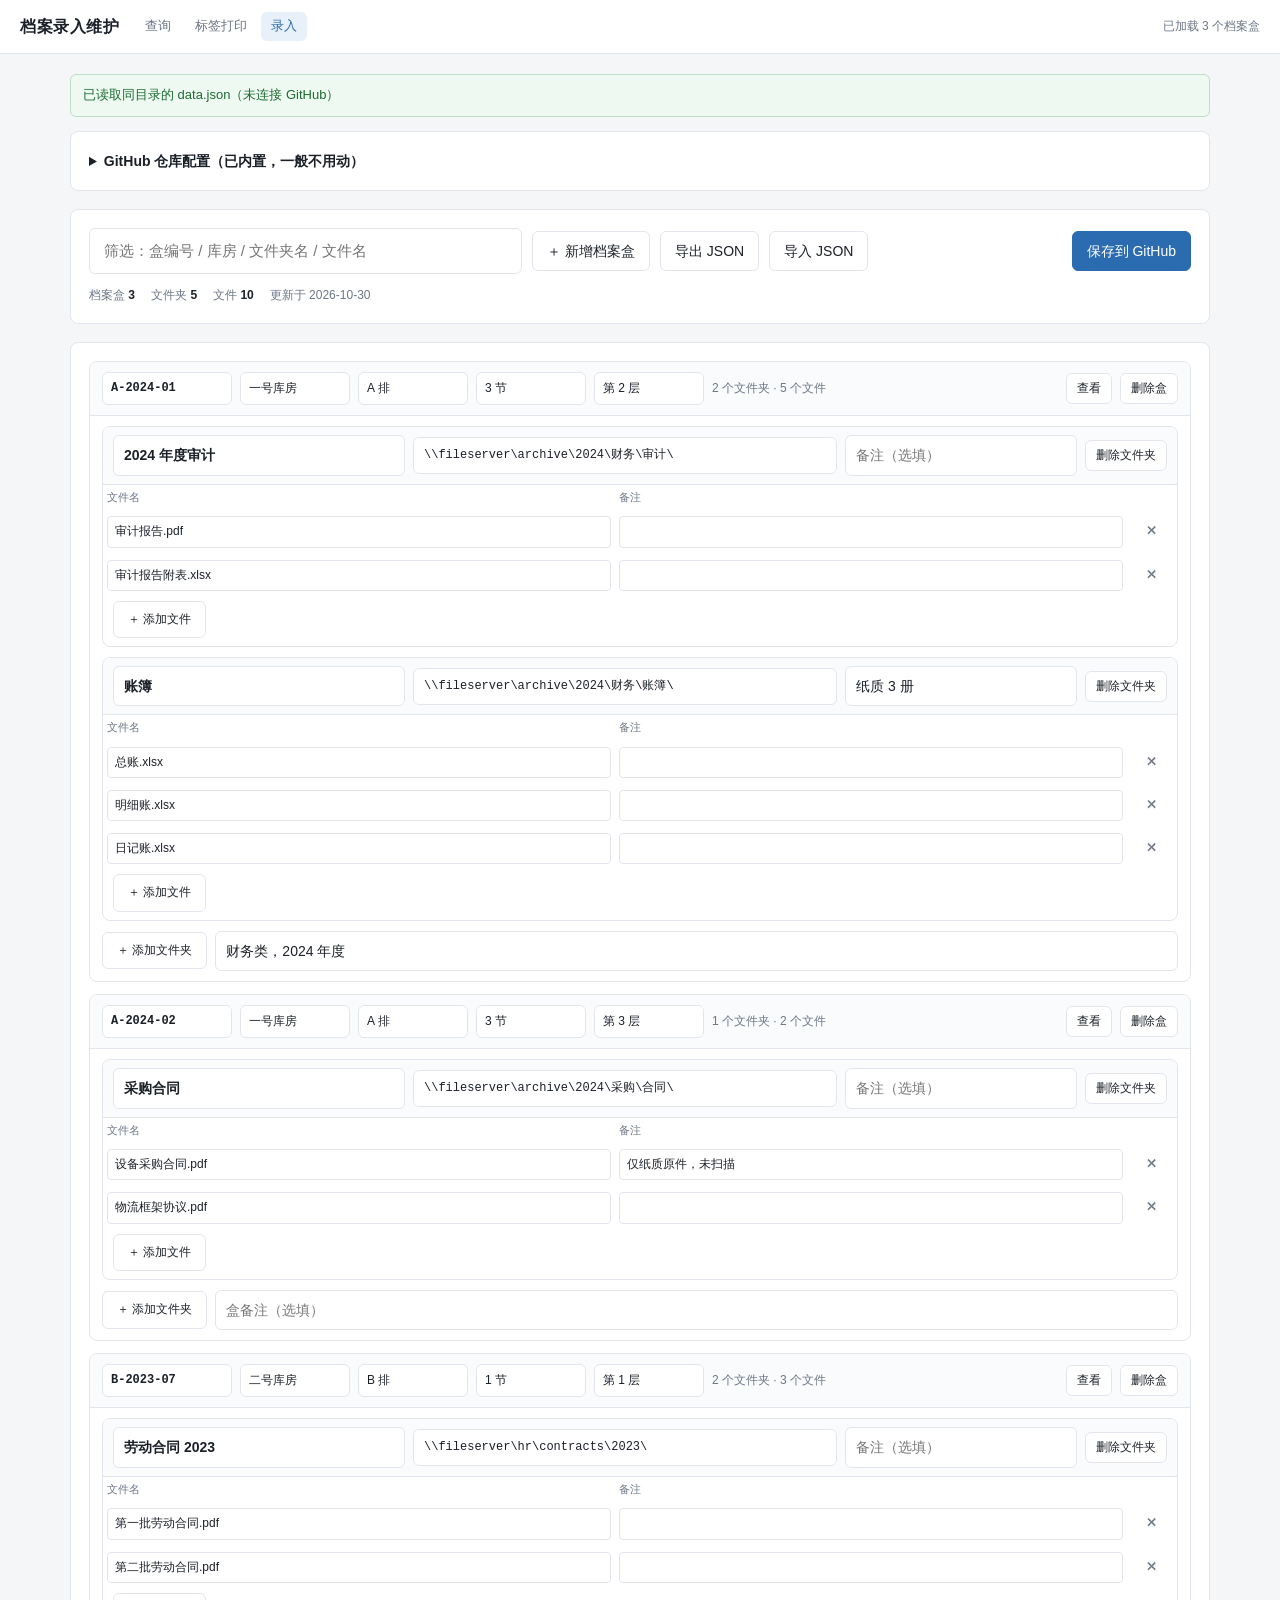
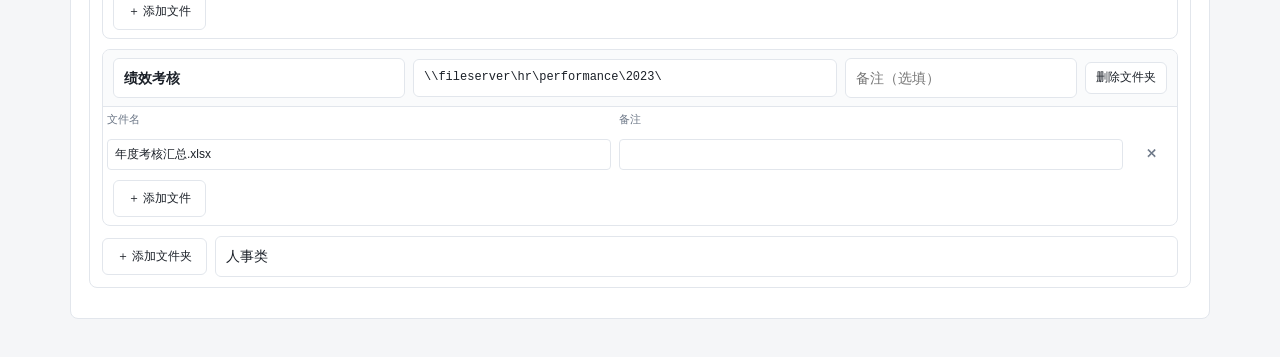
==== commit 6a99892c: "admin: empty-filter hint" ====
--- a/admin.html
+++ b/admin.html
@@ -322,7 +322,15 @@
       card.classList.toggle('hidden', !show);
       if (show) visible++;
     });
-    $('noBoxes').classList.toggle('hidden', visible > 0 || state.data.boxes.length === 0);
+    const el = $('noBoxes');
+    if (visible === 0) {
+      el.textContent = state.data.boxes.length
+        ? '没有匹配的档案盒，换个关键词试试。'
+        : '还没有档案盒，点击上方“新增档案盒”开始。';
+      el.classList.remove('hidden');
+    } else {
+      el.classList.add('hidden');
+    }
   }
 
   function markDirty() {
--- a/assets/style.css
+++ b/assets/style.css
@@ -378,6 +378,42 @@
   grid-template-columns: repeat(auto-fit, minmax(180px, 1fr));
   gap: 10px;
 }
+
+/* 文件夹块 */
+.folder-card {
+  border: 1px solid var(--line);
+  border-radius: 8px;
+  margin-bottom: 10px;
+  background: #fff;
+  overflow: hidden;
+}
+.folder-head {
+  display: flex;
+  gap: 8px;
+  flex-wrap: wrap;
+  align-items: center;
+  padding: 8px 10px;
+  background: #fafbfc;
+  border-bottom: 1px solid var(--line);
+}
+.folder-head input.f-name { flex: 1 1 200px; font-weight: 600; }
+.folder-head input.f-path { flex: 2 1 240px; font-family: ui-monospace, Consolas, monospace; font-size: 12px; }
+.folder-head input.f-note { flex: 1 1 140px; }
+.folder-card > table.items { margin: 0; width: 100%; }
+.folder-card > .row-actions { padding: 4px 10px 8px; margin-top: 0; }
+
+/* 复制按钮与文件名 */
+.copy-btn {
+  padding: 3px 8px;
+  font-size: 12px;
+  border-radius: 4px;
+  border: 1px solid var(--line);
+  background: #fff;
+  color: var(--accent);
+}
+.file-name { font-weight: 600; }
+.loc-inline { color: var(--muted); font-size: 12px; }
+.path-text { word-break: break-all; }
 
 @media print {
   body { background: #fff; }
@@ -448,9 +484,11 @@
     color: var(--muted);
     font-size: 11px;
   }
-  table.items td input, table.items td select { flex: 1 1 auto; width: auto; min-width: 0; font-size: 14px; }
+  table.items td input, table.items td select { flex: 1 1 auto; width: auto; min-width: 0; font-size: 16px; }
   table.items td.c-op { justify-content: flex-end; padding-top: 6px; }
   table.items td.c-op::before { content: ''; flex: 0 0 0; }
+  .folder-head input.f-name, .folder-head input.f-path, .folder-head input.f-note { flex: 1 1 100%; font-size: 16px; }
+  .folder-head button { flex: 1 1 100%; }
   .box-head input, .box-head input.b-id { width: calc(50% - 6px); }
   .box-body { padding: 8px; }
   .box-body > div[style*="overflow-x"] { overflow-x: visible !important; }
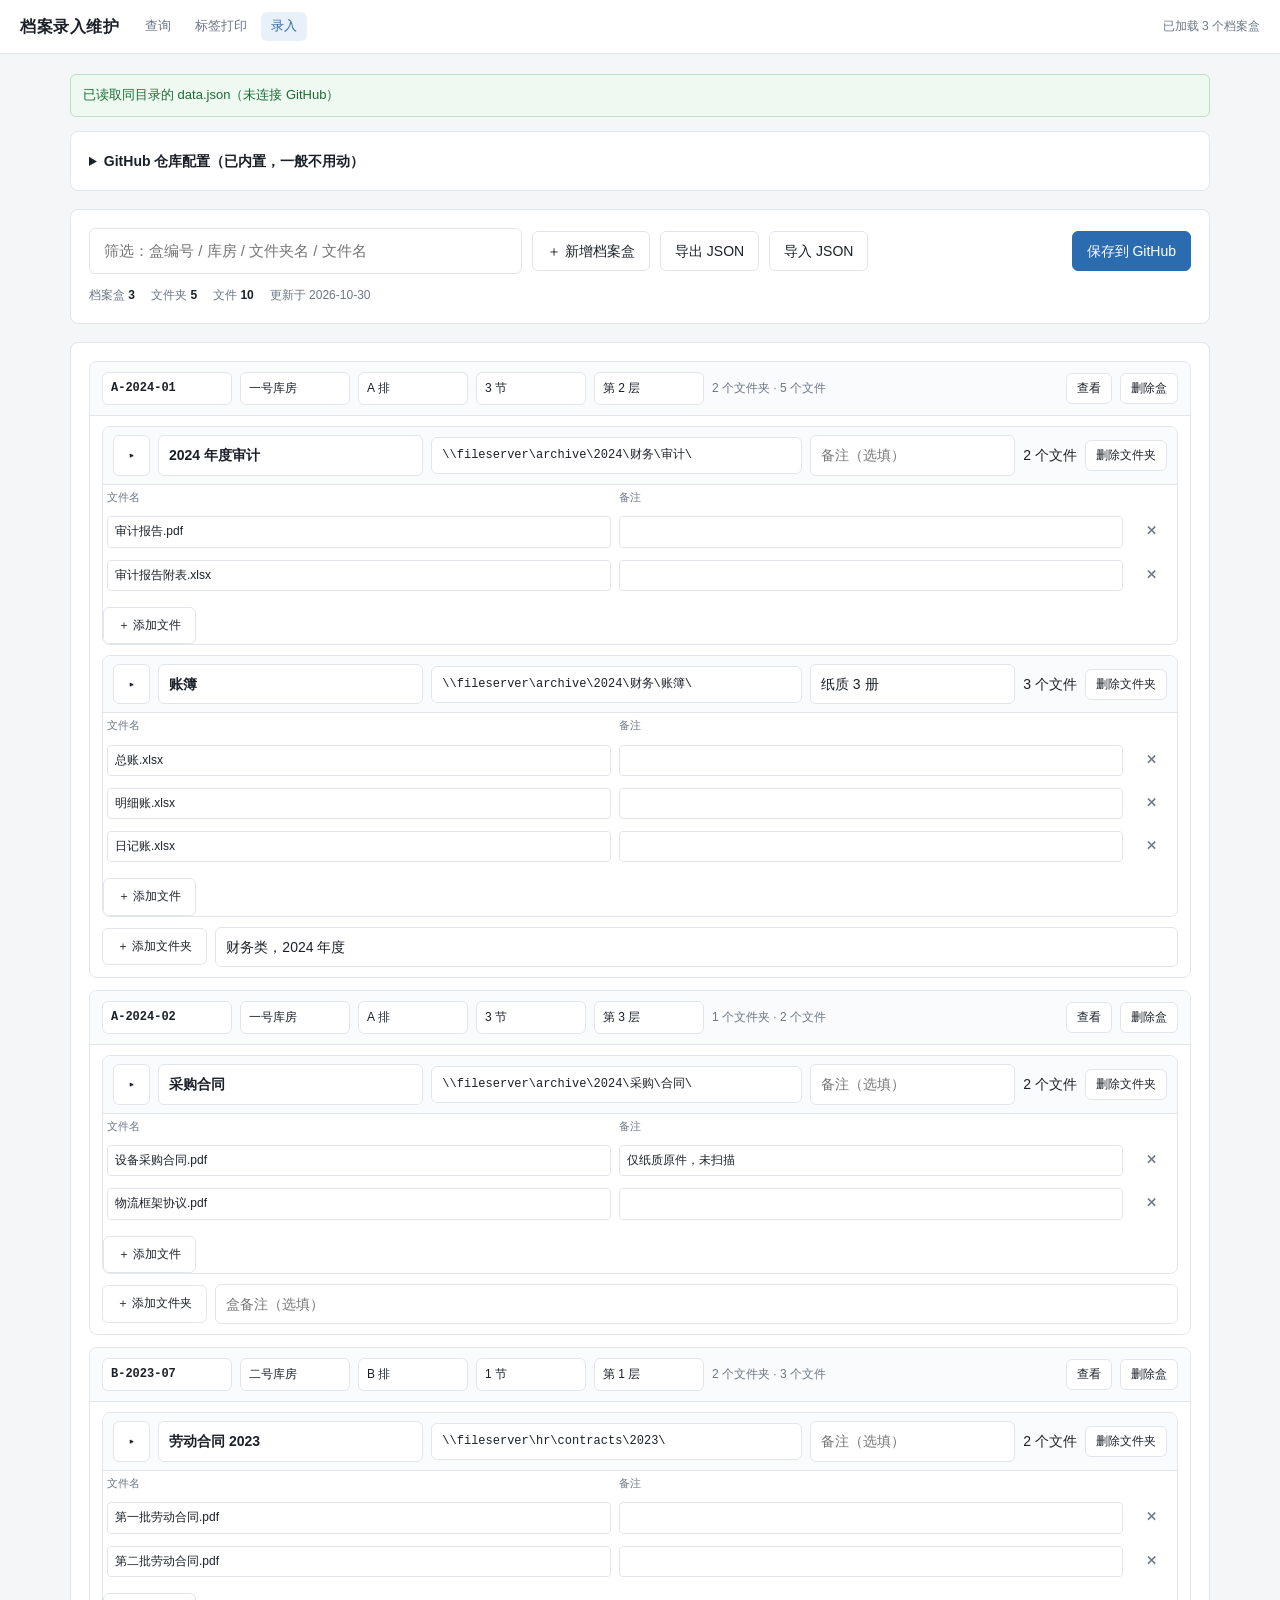
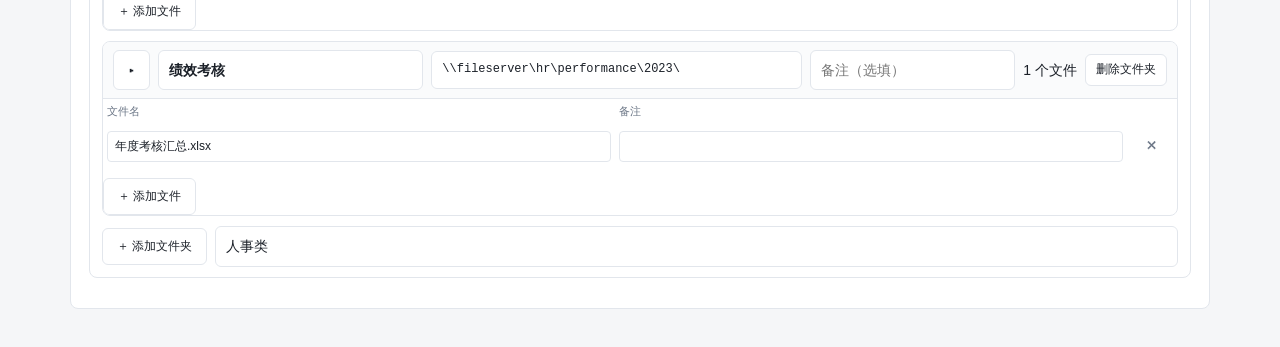
==== commit 00482489: "collapse folders: admin.html" ====
--- a/admin.html
+++ b/admin.html
@@ -84,6 +84,7 @@
     sha: null,
     dirty: false
   };
+  const openFolders = new Set();
 
   /* ---------- 编解码 ---------- */
   function b64ToUtf8(b64) {
@@ -265,16 +266,20 @@
           '</tr>';
         }).join('') : '<tr><td colspan="3" class="muted small">这个文件夹里还没有文件。</td></tr>';
 
-        return '<div class="folder-card" data-fi="' + fi + '">' +
+        return '<div class="folder-card' + (openFolders.has(bi + ':' + fi) ? ' open' : '') + '" data-fi="' + fi + '">' +
           '<div class="folder-head">' +
+            '<button class="folder-toggle" data-act="toggle-folder" data-fi="' + fi + '" title="展开/收起">▸</button>' +
             '<input class="f-name" type="text" data-fi="' + fi + '" data-ff="name" value="' + App.esc(f.name) + '" placeholder="文件夹名，例如 2024 年度审计">' +
             '<input class="f-path" type="text" data-fi="' + fi + '" data-ff="path" value="' + App.esc(f.path) + '" placeholder="电子路径，例如 \\\\fileserver\\archive\\2024\\财务\\">' +
             '<input class="f-note" type="text" data-fi="' + fi + '" data-ff="note" value="' + App.esc(f.note) + '" placeholder="备注（选填）">' +
+            '<span class="count">' + files.length + ' 个文件</span>' +
             '<button data-act="del-folder" data-fi="' + fi + '" style="padding:5px 10px;font-size:12px">删除文件夹</button>' +
           '</div>' +
-          '<table class="items"><thead><tr><th>文件名</th><th>备注</th><th></th></tr></thead>' +
-            '<tbody>' + rows + '</tbody></table>' +
-          '<div class="row-actions"><button data-act="add-file" data-fi="' + fi + '" style="font-size:12px">＋ 添加文件</button></div>' +
+          '<div class="folder-body">' +
+            '<table class="items"><thead><tr><th>文件名</th><th>备注</th><th></th></tr></thead>' +
+              '<tbody>' + rows + '</tbody></table>' +
+            '<div class="row-actions"><button data-act="add-file" data-fi="' + fi + '" style="font-size:12px">＋ 添加文件</button></div>' +
+          '</div>' +
         '</div>';
       }).join('');
 
@@ -392,9 +397,20 @@
       const box = state.data.boxes[bi];
       if (!box) return;
 
+      if (act === 'toggle-folder') {
+        const fcard = btn.closest('.folder-card');
+        if (!fcard) return;
+        const key = bi + ':' + fi;
+        fcard.classList.toggle('open');
+        if (fcard.classList.contains('open')) openFolders.add(key);
+        else openFolders.delete(key);
+        return;
+      }
+
       if (act === 'add-folder') {
         box.folders = box.folders || [];
         box.folders.push({ name: '', path: '', note: '', files: [] });
+        openFolders.add(bi + ':' + (box.folders.length - 1));
         renderBoxes();
         focusEl('input[data-fi="' + (box.folders.length - 1) + '"][data-ff="name"]');
         markDirty();
@@ -404,6 +420,7 @@
         const cnt = (f.files || []).length;
         if (!confirm('删除文件夹「' + (f.name || '未命名') + '」' + (cnt ? '及其 ' + cnt + ' 个文件' : '') + '？')) return;
         box.folders.splice(fi, 1);
+        openFolders.clear();
         renderBoxes();
         markDirty();
       } else if (act === 'add-file') {
@@ -411,6 +428,7 @@
         if (!f) return;
         f.files = f.files || [];
         f.files.push({ name: '', note: '' });
+        openFolders.add(bi + ':' + fi);
         renderBoxes();
         focusEl('input[data-fi="' + fi + '"][data-ii="' + (f.files.length - 1) + '"][data-if="name"]');
         markDirty();
@@ -422,12 +440,14 @@
         if (!it) return;
         if (!confirm('删除文件「' + (it.name || '未命名') + '」？')) return;
         f.files.splice(ii, 1);
+        openFolders.add(bi + ':' + fi);
         renderBoxes();
         markDirty();
       } else if (act === 'del-box') {
         const cnt = (box.folders || []).length;
         if (!confirm('删除档案盒「' + (box.id || '未编号') + '」及其 ' + cnt + ' 个文件夹？')) return;
         state.data.boxes.splice(bi, 1);
+        openFolders.clear();
         renderBoxes();
         markDirty();
       }
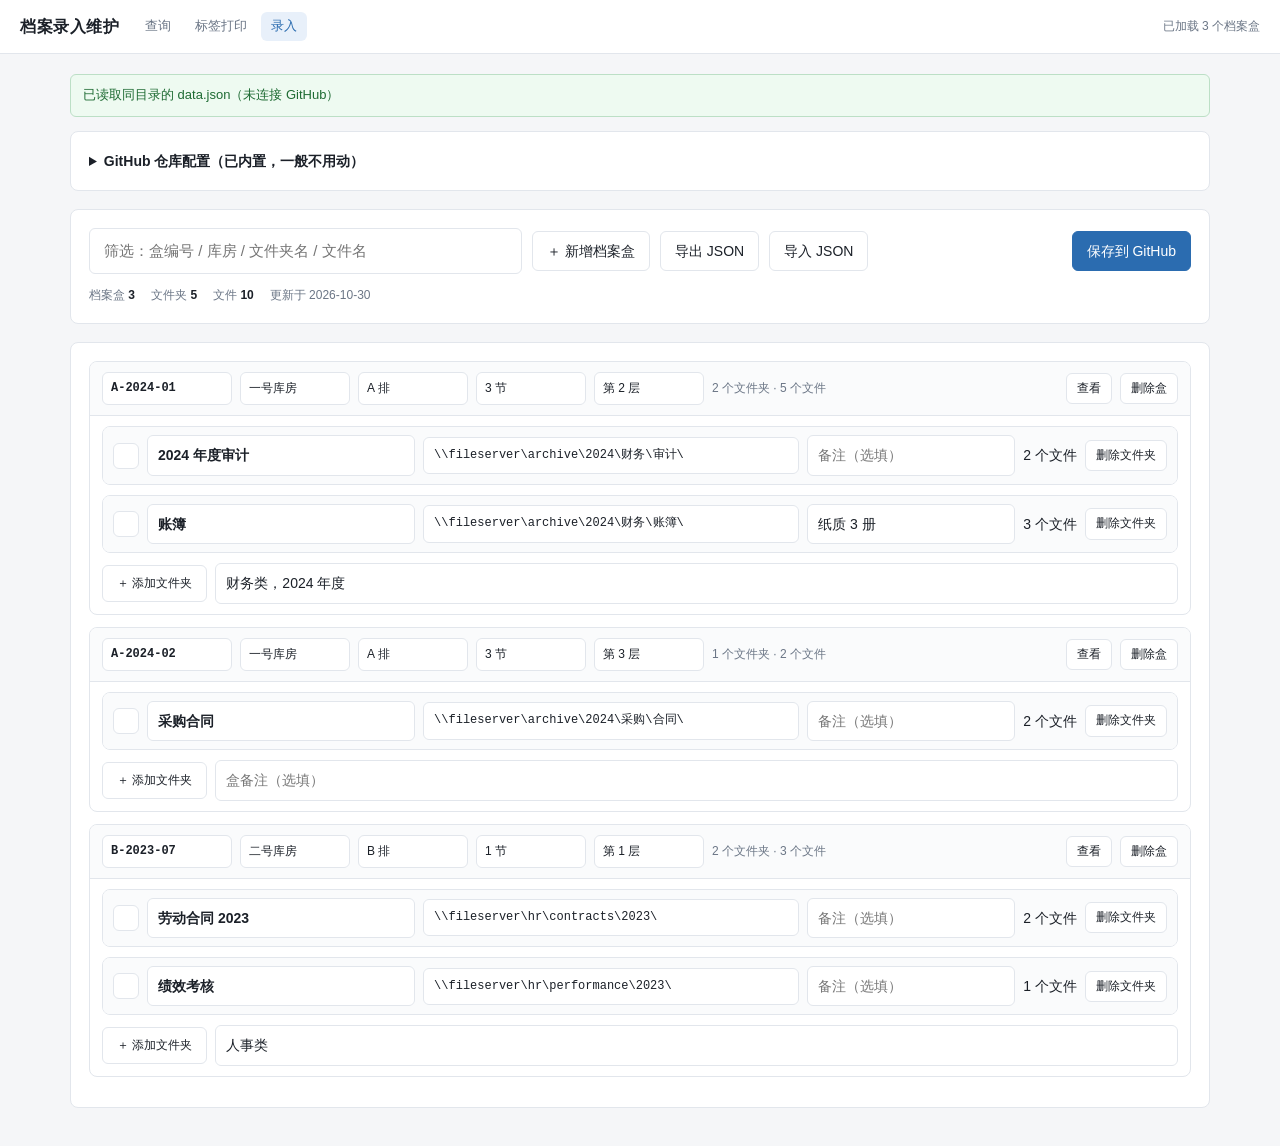
==== commit 9cb42ff2: "ui refresh: admin.html" ====
--- a/admin.html
+++ b/admin.html
@@ -1,10 +1,10 @@
-<!doctype html>
+﻿<!doctype html>
 <html lang="zh-CN">
 <head>
 <meta charset="utf-8">
 <meta name="viewport" content="width=device-width, initial-scale=1">
 <title>档案录入维护</title>
-<link rel="stylesheet" href="assets/style.css">
+<link rel="stylesheet" href="assets/style.css?v=4">
 </head>
 <body>
 
@@ -72,7 +72,7 @@
 
 </main>
 
-<script src="assets/app.js"></script>
+<script src="assets/app.js?v=4"></script>
 <script>
 (function () {
   const CFG_KEY = 'archive-cfg-v1';
@@ -268,7 +268,7 @@
 
         return '<div class="folder-card' + (openFolders.has(bi + ':' + fi) ? ' open' : '') + '" data-fi="' + fi + '">' +
           '<div class="folder-head">' +
-            '<button class="folder-toggle" data-act="toggle-folder" data-fi="' + fi + '" title="展开/收起">▸</button>' +
+            '<button class="folder-toggle" data-act="toggle-folder" data-fi="' + fi + '" title="展开/收起"></button>' +
             '<input class="f-name" type="text" data-fi="' + fi + '" data-ff="name" value="' + App.esc(f.name) + '" placeholder="文件夹名，例如 2024 年度审计">' +
             '<input class="f-path" type="text" data-fi="' + fi + '" data-ff="path" value="' + App.esc(f.path) + '" placeholder="电子路径，例如 \\\\fileserver\\archive\\2024\\财务\\">' +
             '<input class="f-note" type="text" data-fi="' + fi + '" data-ff="note" value="' + App.esc(f.note) + '" placeholder="备注（选填）">' +
--- a/assets/style.css
+++ b/assets/style.css
@@ -378,6 +378,85 @@
   grid-template-columns: repeat(auto-fit, minmax(180px, 1fr));
   gap: 10px;
 }
+
+/* 查询页：盒分组 + 文件夹折叠 */
+.box-group {
+  border: 1px solid var(--line);
+  border-radius: var(--radius);
+  margin-bottom: 12px;
+  background: #fff;
+  overflow: hidden;
+}
+.box-group-head {
+  display: flex;
+  align-items: center;
+  gap: 10px;
+  flex-wrap: wrap;
+  padding: 10px 12px;
+  background: #fafbfc;
+  border-bottom: 1px solid var(--line);
+  cursor: pointer;
+}
+.box-group-head:hover { background: #f2f6fa; }
+.box-group-head .caret { color: var(--muted); transition: transform .15s; display: inline-block; }
+.box-group.collapsed .box-group-head { border-bottom: none; }
+.box-group.collapsed .box-group-head .caret { transform: rotate(-90deg); }
+.box-group.collapsed .box-group-body { display: none; }
+.box-group-head .box-loc { font-size: 13px; }
+.box-group-head .box-open { margin-left: auto; font-size: 12px; }
+.box-group-body { padding: 10px 12px; }
+
+.folder-row {
+  border: 1px solid var(--line);
+  border-radius: 8px;
+  margin-bottom: 8px;
+  background: #fff;
+  overflow: hidden;
+}
+.folder-row:last-child { margin-bottom: 0; }
+.folder-row-head {
+  display: flex;
+  align-items: center;
+  gap: 10px;
+  flex-wrap: wrap;
+  padding: 9px 12px;
+  cursor: pointer;
+}
+.folder-row-head:hover { background: #f9fbfd; }
+.folder-row-head .caret { color: var(--muted); transition: transform .15s; display: inline-block; }
+.folder-row.open > .folder-row-head .caret { transform: rotate(90deg); }
+.folder-row-head .f-path { color: var(--muted); word-break: break-all; }
+.folder-row-body { display: none; border-top: 1px solid var(--line); }
+.folder-row.open > .folder-row-body { display: block; }
+.file-line {
+  display: flex;
+  gap: 12px;
+  align-items: baseline;
+  flex-wrap: wrap;
+  padding: 8px 14px;
+  border-bottom: 1px dashed #eef1f4;
+  font-size: 13px;
+}
+.file-line:last-child { border-bottom: none; }
+
+/* 录入页：文件夹折叠 */
+.folder-toggle {
+  flex: 0 0 auto;
+  width: 26px;
+  height: 26px;
+  padding: 0;
+  border: 1px solid var(--line);
+  border-radius: 6px;
+  background: #fff;
+  color: var(--muted);
+  line-height: 1;
+  transition: transform .15s;
+}
+.folder-card.open .folder-toggle { transform: rotate(90deg); }
+.folder-card > .folder-body { display: none; }
+.folder-card.open > .folder-body { display: block; }
+.folder-card > .folder-head { border-bottom: none; }
+.folder-card.open > .folder-head { border-bottom: 1px solid var(--line); }
 
 /* 文件夹块 */
 .folder-card {
@@ -488,7 +567,7 @@
   table.items td.c-op { justify-content: flex-end; padding-top: 6px; }
   table.items td.c-op::before { content: ''; flex: 0 0 0; }
   .folder-head input.f-name, .folder-head input.f-path, .folder-head input.f-note { flex: 1 1 100%; font-size: 16px; }
-  .folder-head button { flex: 1 1 100%; }
+  .folder-head button:not(.folder-toggle) { flex: 1 1 100%; }
   .box-head input, .box-head input.b-id { width: calc(50% - 6px); }
   .box-body { padding: 8px; }
   .box-body > div[style*="overflow-x"] { overflow-x: visible !important; }
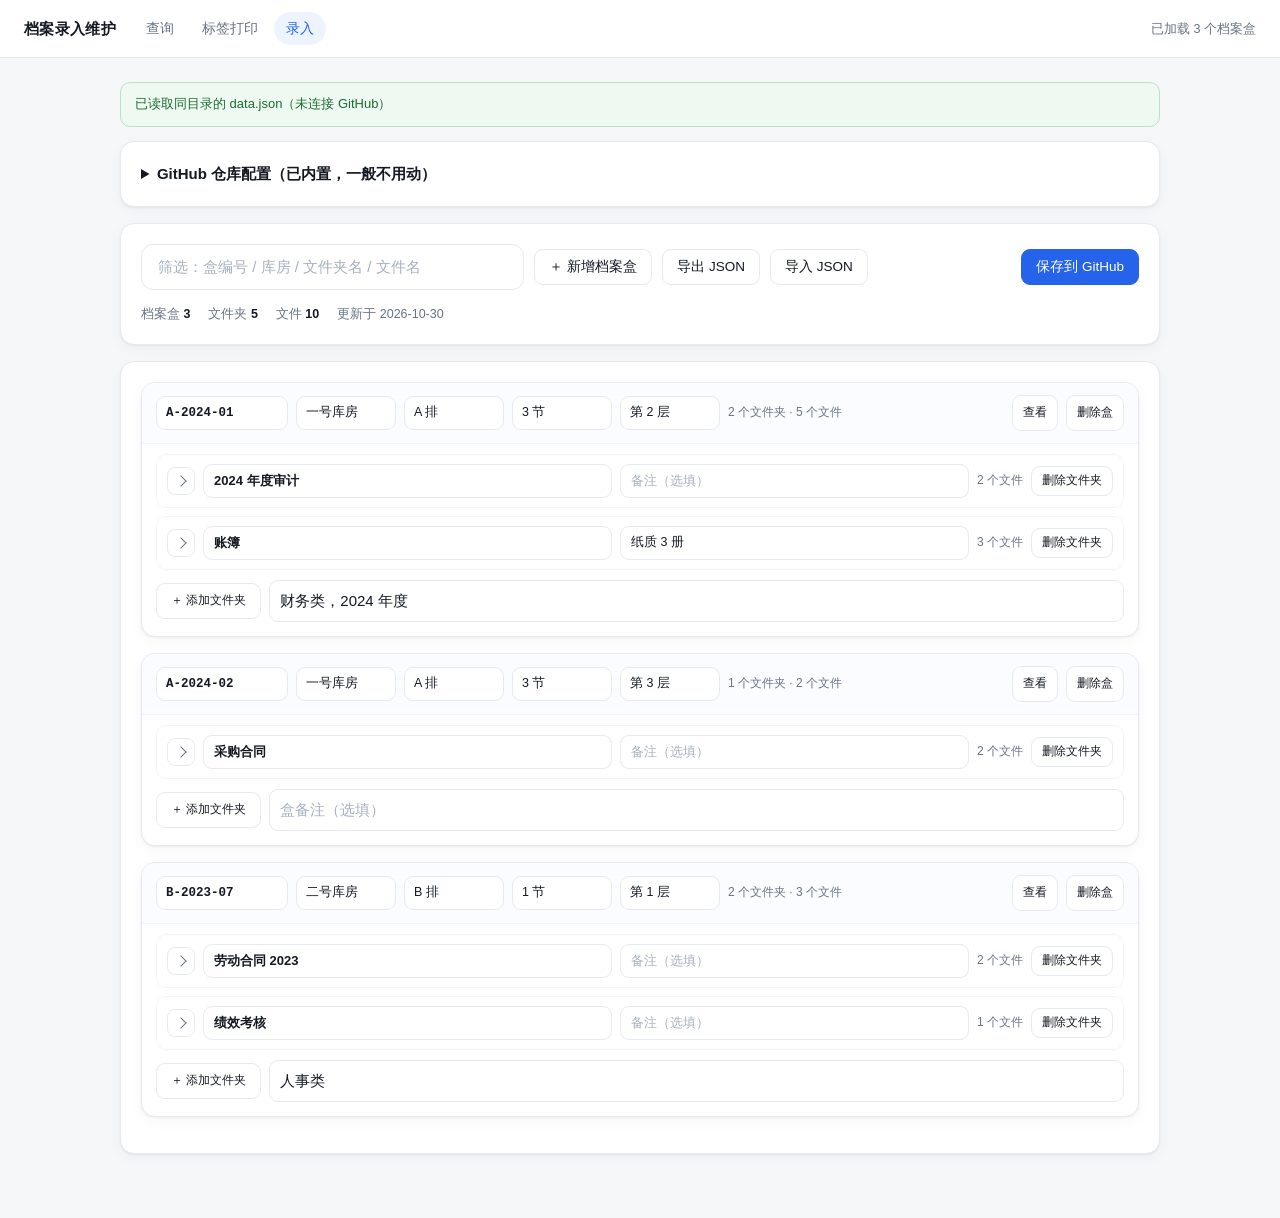
==== commit 583c29f1: "hide paths: admin.html" ====
--- a/admin.html
+++ b/admin.html
@@ -4,7 +4,7 @@
 <meta charset="utf-8">
 <meta name="viewport" content="width=device-width, initial-scale=1">
 <title>档案录入维护</title>
-<link rel="stylesheet" href="assets/style.css?v=4">
+<link rel="stylesheet" href="assets/style.css?v=5">
 </head>
 <body>
 
@@ -72,7 +72,7 @@
 
 </main>
 
-<script src="assets/app.js?v=4"></script>
+<script src="assets/app.js?v=5"></script>
 <script>
 (function () {
   const CFG_KEY = 'archive-cfg-v1';
@@ -270,7 +270,6 @@
           '<div class="folder-head">' +
             '<button class="folder-toggle" data-act="toggle-folder" data-fi="' + fi + '" title="展开/收起"></button>' +
             '<input class="f-name" type="text" data-fi="' + fi + '" data-ff="name" value="' + App.esc(f.name) + '" placeholder="文件夹名，例如 2024 年度审计">' +
-            '<input class="f-path" type="text" data-fi="' + fi + '" data-ff="path" value="' + App.esc(f.path) + '" placeholder="电子路径，例如 \\\\fileserver\\archive\\2024\\财务\\">' +
             '<input class="f-note" type="text" data-fi="' + fi + '" data-ff="note" value="' + App.esc(f.note) + '" placeholder="备注（选填）">' +
             '<span class="count">' + files.length + ' 个文件</span>' +
             '<button data-act="del-folder" data-fi="' + fi + '" style="padding:5px 10px;font-size:12px">删除文件夹</button>' +
--- a/assets/style.css
+++ b/assets/style.css
@@ -1,14 +1,17 @@
 :root {
-  --bg: #f5f6f8;
+  --bg: #f6f7f9;
   --card: #ffffff;
-  --text: #1b2028;
-  --muted: #6b7686;
-  --line: #e2e6ec;
-  --accent: #2b6cb0;
-  --accent-soft: #e8f0fa;
-  --warn: #b7791f;
-  --danger: #b42318;
-  --radius: 8px;
+  --text: #141922;
+  --muted: #697386;
+  --line: #e6e9ef;
+  --line-soft: #f1f3f7;
+  --accent: #2563eb;
+  --accent-deep: #1d4ed8;
+  --accent-soft: #eef4ff;
+  --warn: #b45309;
+  --danger: #dc2626;
+  --radius: 14px;
+  --shadow: 0 1px 2px rgba(20, 25, 34, .05), 0 4px 14px rgba(20, 25, 34, .04);
 }
 
 * { box-sizing: border-box; }
@@ -18,215 +21,332 @@
   padding: 0;
   background: var(--bg);
   color: var(--text);
-  font: 14px/1.6 -apple-system, "Segoe UI", "Microsoft YaHei", "PingFang SC", sans-serif;
+  font: 15px/1.6 -apple-system, "Segoe UI", "PingFang SC", "Microsoft YaHei", sans-serif;
+  -webkit-font-smoothing: antialiased;
 }
 
 a { color: var(--accent); text-decoration: none; }
-a:hover { text-decoration: underline; }
-
+a:hover { color: var(--accent-deep); }
+
+/* ---------- 顶栏 ---------- */
 .topbar {
-  background: var(--card);
-  border-bottom: 1px solid var(--line);
-  padding: 12px 20px;
-  display: flex;
-  align-items: center;
-  gap: 16px;
-  flex-wrap: wrap;
   position: sticky;
   top: 0;
   z-index: 10;
+  display: flex;
+  align-items: center;
+  gap: 18px;
+  flex-wrap: wrap;
+  min-height: 58px;
+  padding: 10px 24px;
+  background: rgba(255, 255, 255, .92);
+  backdrop-filter: saturate(160%) blur(10px);
+  border-bottom: 1px solid var(--line);
 }
 
 .topbar h1 {
-  font-size: 16px;
   margin: 0;
+  font-size: 15px;
   font-weight: 600;
-  letter-spacing: .5px;
-}
-
-.topbar .meta {
-  color: var(--muted);
-  font-size: 12px;
-  margin-left: auto;
-  display: flex;
-  gap: 14px;
-  flex-wrap: wrap;
+  letter-spacing: .02em;
 }
 
 .topbar nav { display: flex; gap: 4px; }
 .topbar nav a {
+  padding: 6px 12px;
+  border-radius: 999px;
+  font-size: 13.5px;
   color: var(--muted);
-  padding: 4px 10px;
-  border-radius: 6px;
-  font-size: 13px;
-}
-.topbar nav a:hover { background: var(--accent-soft); color: var(--accent); text-decoration: none; }
-.topbar nav a.active { background: var(--accent-soft); color: var(--accent); }
+}
+.topbar nav a:hover { background: var(--accent-soft); color: var(--accent); }
+.topbar nav a.active { background: var(--accent-soft); color: var(--accent); font-weight: 500; }
+
+.topbar .meta {
+  margin-left: auto;
+  display: flex;
+  gap: 14px;
+  flex-wrap: wrap;
+  color: var(--muted);
+  font-size: 12.5px;
+}
 
 .wrap {
-  max-width: 1180px;
+  max-width: 1080px;
   margin: 0 auto;
-  padding: 20px;
+  padding: 24px 20px 48px;
 }
 
 .panel {
   background: var(--card);
   border: 1px solid var(--line);
   border-radius: var(--radius);
-  padding: 18px;
-  margin-bottom: 18px;
+  box-shadow: var(--shadow);
+  padding: 20px;
+  margin-bottom: 16px;
 }
 
 .hidden { display: none !important; }
 
-/* 搜索栏 */
-.search-row {
-  display: flex;
-  gap: 10px;
-  flex-wrap: wrap;
-  align-items: center;
-}
-
+/* ---------- 表单控件 ---------- */
 input[type="text"], input[type="search"], input[type="password"], input[type="url"], select, textarea {
   font: inherit;
   color: inherit;
   background: #fff;
   border: 1px solid var(--line);
-  border-radius: 6px;
+  border-radius: 9px;
   padding: 8px 10px;
   outline: none;
   min-width: 0;
+  transition: border-color .15s, box-shadow .15s;
 }
 input:focus, select:focus, textarea:focus {
   border-color: var(--accent);
-  box-shadow: 0 0 0 3px rgba(43, 108, 176, .12);
-}
-
-#q {
-  flex: 1 1 320px;
-  font-size: 15px;
-  padding: 10px 14px;
-}
-
-.filters {
-  display: flex;
-  gap: 8px;
-  flex-wrap: wrap;
-  margin-top: 12px;
-}
-.filters select { min-width: 120px; }
-
-.stat-line {
-  color: var(--muted);
-  font-size: 12px;
-  margin-top: 12px;
-  display: flex;
-  gap: 16px;
-  flex-wrap: wrap;
-}
-.stat-line b { color: var(--text); font-weight: 600; }
-
-/* 结果表 */
-.table-scroll { overflow-x: auto; margin-top: 14px; }
-
-table.grid {
-  width: 100%;
-  border-collapse: collapse;
-  font-size: 13px;
-}
-table.grid th, table.grid td {
-  text-align: left;
-  padding: 9px 10px;
-  border-bottom: 1px solid var(--line);
-  vertical-align: top;
-}
-table.grid th {
-  color: var(--muted);
-  font-weight: 500;
-  font-size: 12px;
-  white-space: nowrap;
-  background: #fafbfc;
-  position: sticky;
-  top: 0;
-}
-table.grid tbody tr:hover { background: #f9fbfd; }
-table.grid tbody tr { cursor: pointer; }
-
-.mono { font-family: ui-monospace, Consolas, "Courier New", monospace; font-size: 12px; }
-.muted { color: var(--muted); }
-.small { font-size: 12px; }
-.nowrap { white-space: nowrap; }
-
-.chip {
-  display: inline-block;
-  background: var(--accent-soft);
-  color: var(--accent);
-  border-radius: 4px;
-  padding: 1px 6px;
-  font-size: 11px;
-  font-family: ui-monospace, Consolas, monospace;
-  white-space: nowrap;
-}
-.chip.gray { background: #eef1f4; color: var(--muted); }
-.chip.warn { background: #fdf3e3; color: var(--warn); }
-
-.loc { color: var(--text); font-size: 13px; }
-.loc .path { color: var(--muted); font-size: 11px; display: block; }
-
-mark { background: #fff3bf; padding: 0 1px; border-radius: 2px; }
-
-.empty {
-  text-align: center;
-  color: var(--muted);
-  padding: 40px 10px;
-}
-
-/* 详情页 */
-.detail-head {
-  display: flex;
-  align-items: flex-start;
-  gap: 14px;
-  flex-wrap: wrap;
-  border-bottom: 1px solid var(--line);
-  padding-bottom: 14px;
-  margin-bottom: 14px;
-}
-.detail-head h2 {
-  margin: 0;
-  font-size: 20px;
-  font-family: ui-monospace, Consolas, monospace;
-  letter-spacing: .5px;
-}
-.detail-loc {
-  font-size: 15px;
-  margin-top: 4px;
-}
-.detail-loc .big { font-weight: 600; }
-.detail-actions { margin-left: auto; display: flex; gap: 8px; flex-wrap: wrap; }
-
+  box-shadow: 0 0 0 3px rgba(37, 99, 235, .12);
+}
+input::placeholder, textarea::placeholder { color: #a7b0bf; }
+
+select {
+  height: 36px;
+  padding: 0 30px 0 12px;
+  font-size: 13.5px;
+  appearance: none;
+  background-image: linear-gradient(45deg, transparent 50%, #8a94a6 50%), linear-gradient(135deg, #8a94a6 50%, transparent 50%);
+  background-position: calc(100% - 16px) 15px, calc(100% - 11px) 15px;
+  background-size: 5px 5px, 5px 5px;
+  background-repeat: no-repeat;
+  cursor: pointer;
+}
+
+/* ---------- 按钮 ---------- */
 button, .btn {
+  display: inline-flex;
+  align-items: center;
+  justify-content: center;
+  gap: 6px;
+  height: 36px;
+  padding: 0 14px;
   font: inherit;
-  padding: 8px 14px;
-  border-radius: 6px;
+  font-size: 13.5px;
+  border-radius: 9px;
   border: 1px solid var(--line);
   background: #fff;
   color: var(--text);
   cursor: pointer;
   white-space: nowrap;
-}
-button:hover, .btn:hover { border-color: #c8d2de; background: #fafbfc; }
+  transition: background .15s, border-color .15s;
+}
+button:hover, .btn:hover { background: #f7f9fc; border-color: #d5dbe5; color: var(--text); }
 button.primary, .btn.primary {
   background: var(--accent);
   border-color: var(--accent);
   color: #fff;
-}
-button.primary:hover { background: #245e9b; }
+  font-weight: 500;
+}
+button.primary:hover, .btn.primary:hover { background: var(--accent-deep); border-color: var(--accent-deep); color: #fff; }
 button.ghost { border-color: transparent; background: transparent; color: var(--muted); }
+button.ghost:hover { background: var(--line-soft); color: var(--text); }
 button:disabled { opacity: .5; cursor: not-allowed; }
 
-.legend { display: flex; gap: 16px; font-size: 12px; color: var(--muted); flex-wrap: wrap; }
-
-/* 标签打印 */
+.copy-btn {
+  flex: 0 0 auto;
+  height: 26px;
+  padding: 0 9px;
+  font-size: 11.5px;
+  border-radius: 7px;
+  border: 1px solid var(--line);
+  background: #fff;
+  color: var(--accent);
+}
+.copy-btn:hover { background: var(--accent-soft); border-color: #c9dbfb; color: var(--accent-deep); }
+
+/* ---------- 搜索区 ---------- */
+.search-row {
+  display: flex;
+  gap: 10px;
+  align-items: center;
+  flex-wrap: wrap;
+}
+#q {
+  flex: 1 1 320px;
+  height: 46px;
+  padding: 0 16px;
+  font-size: 15px;
+  border-radius: 12px;
+}
+.search-row button { height: 40px; }
+
+.filters {
+  display: flex;
+  gap: 8px;
+  flex-wrap: wrap;
+  margin-top: 12px;
+}
+.filters select { min-width: 140px; }
+
+.stat-line {
+  display: flex;
+  gap: 18px;
+  flex-wrap: wrap;
+  margin-top: 14px;
+  color: var(--muted);
+  font-size: 12.5px;
+}
+.stat-line b { color: var(--text); font-weight: 600; }
+
+/* ---------- 通用小元素 ---------- */
+.mono { font-family: ui-monospace, "SFMono-Regular", Consolas, monospace; font-size: 12.5px; }
+.muted { color: var(--muted); }
+.small { font-size: 12px; }
+.nowrap { white-space: nowrap; }
+.path-text { word-break: break-all; }
+.file-name { font-weight: 600; }
+.loc-inline { color: var(--muted); font-size: 12.5px; }
+
+.chip {
+  display: inline-flex;
+  align-items: center;
+  height: 22px;
+  padding: 0 8px;
+  border-radius: 999px;
+  background: var(--accent-soft);
+  color: var(--accent);
+  font-size: 11.5px;
+  font-weight: 500;
+  font-family: ui-monospace, Consolas, monospace;
+  white-space: nowrap;
+}
+.chip.gray { background: #eef1f5; color: var(--muted); }
+.chip.warn { background: #fdf2e3; color: var(--warn); }
+
+mark { background: #fff2b8; color: inherit; padding: 0 2px; border-radius: 3px; }
+
+.empty {
+  padding: 44px 16px;
+  text-align: center;
+  color: var(--muted);
+  font-size: 13.5px;
+}
+
+/* ---------- 折叠箭头 ---------- */
+.caret {
+  position: relative;
+  flex: 0 0 16px;
+  width: 16px;
+  height: 16px;
+  align-self: center;
+}
+.caret::before {
+  content: "";
+  position: absolute;
+  top: 50%;
+  left: 3px;
+  width: 7px;
+  height: 7px;
+  margin-top: -5px;
+  border-right: 1.6px solid var(--muted);
+  border-bottom: 1.6px solid var(--muted);
+  transform: rotate(-45deg);
+  transition: transform .18s ease;
+}
+
+/* ---------- 盒分组 ---------- */
+.box-group {
+  background: var(--card);
+  border: 1px solid var(--line);
+  border-radius: var(--radius);
+  box-shadow: var(--shadow);
+  margin-bottom: 14px;
+  overflow: hidden;
+}
+.box-group-head {
+  display: flex;
+  align-items: center;
+  gap: 12px;
+  flex-wrap: wrap;
+  padding: 14px 16px;
+  background: #fff;
+  border-bottom: 1px solid var(--line-soft);
+  cursor: pointer;
+}
+.box-group-head:hover { background: #f8faff; }
+.box-group.collapsed .box-group-head { border-bottom: none; }
+.box-group-head .caret::before { transform: rotate(45deg); }
+.box-group.collapsed .box-group-head .caret::before { transform: rotate(-45deg); }
+.box-group.collapsed .box-group-body { display: none; }
+.box-group-head .box-loc { color: var(--muted); font-size: 13px; }
+.box-group-head .box-open { margin-left: auto; font-size: 12.5px; }
+.box-group-body { padding: 10px 12px 12px; }
+
+/* ---------- 文件夹行 ---------- */
+.folder-row {
+  border: 1px solid var(--line-soft);
+  border-radius: 10px;
+  margin-bottom: 8px;
+  background: #fff;
+  overflow: hidden;
+  transition: border-color .15s;
+}
+.folder-row:last-child { margin-bottom: 0; }
+.folder-row:hover { border-color: #dfe5ef; }
+.folder-row.open { border-color: #cddcf5; }
+.folder-row-head {
+  display: flex;
+  align-items: center;
+  gap: 10px;
+  flex-wrap: wrap;
+  padding: 11px 12px;
+  cursor: pointer;
+}
+.folder-row-head:hover { background: #f8faff; }
+.folder-row-head .f-name { font-size: 14.5px; font-weight: 600; }
+.folder-row-head .f-path {
+  flex: 1 1 220px;
+  min-width: 0;
+  color: var(--muted);
+  white-space: nowrap;
+  overflow: hidden;
+  text-overflow: ellipsis;
+}
+.folder-row.open > .folder-row-head .caret::before { transform: rotate(45deg); }
+.folder-row-body {
+  display: none;
+  border-top: 1px dashed var(--line);
+  background: #fbfcfe;
+  padding: 2px 0;
+}
+.folder-row.open > .folder-row-body { display: block; }
+.file-line {
+  display: flex;
+  align-items: baseline;
+  gap: 12px;
+  flex-wrap: wrap;
+  padding: 9px 14px 9px 38px;
+  font-size: 13.5px;
+  border-bottom: 1px dashed #eef1f6;
+}
+.file-line:last-child { border-bottom: none; }
+
+/* ---------- 盒详情 ---------- */
+.detail-head {
+  display: flex;
+  align-items: flex-start;
+  gap: 16px;
+  flex-wrap: wrap;
+  padding-bottom: 16px;
+  margin-bottom: 14px;
+  border-bottom: 1px solid var(--line-soft);
+}
+.detail-head h2 {
+  margin: 2px 0 2px;
+  font-size: 20px;
+  font-weight: 600;
+  font-family: ui-monospace, Consolas, monospace;
+}
+.detail-loc { color: var(--text); font-size: 14.5px; }
+.detail-loc .big { font-weight: 600; }
+.detail-actions { margin-left: auto; display: flex; gap: 8px; flex-wrap: wrap; }
+
+/* ---------- 标签打印 ---------- */
 .toolbar {
   display: flex;
   gap: 10px;
@@ -234,25 +354,29 @@
   align-items: center;
 }
 .toolbar .spacer { flex: 1; }
+.toolbar input[type="search"] { height: 36px; }
+.legend { display: flex; gap: 16px; flex-wrap: wrap; color: var(--muted); font-size: 12.5px; }
+.no-print { }
 
 .picker {
   max-height: 320px;
   overflow: auto;
-  border: 1px solid var(--line);
-  border-radius: 6px;
-  margin-top: 12px;
+  margin-top: 14px;
+  border: 1px solid var(--line);
+  border-radius: 10px;
 }
 .picker-row {
   display: flex;
   align-items: center;
   gap: 10px;
-  padding: 8px 12px;
-  border-bottom: 1px solid var(--line);
-  font-size: 13px;
+  padding: 10px 14px;
+  border-bottom: 1px solid var(--line-soft);
+  font-size: 13.5px;
+  cursor: pointer;
 }
 .picker-row:last-child { border-bottom: none; }
-.picker-row:hover { background: #f9fbfd; }
-.picker-row input[type="checkbox"] { width: 16px; height: 16px; }
+.picker-row:hover { background: #f8faff; }
+.picker-row input[type="checkbox"] { width: 16px; height: 16px; accent-color: var(--accent); }
 
 .labels {
   display: grid;
@@ -265,113 +389,32 @@
 .labels.cols-4 { grid-template-columns: repeat(4, 1fr); }
 
 .label {
-  border: 1px dashed #bbb;
-  border-radius: 4px;
+  display: flex;
+  align-items: center;
+  gap: 8px;
+  min-height: 34mm;
   padding: 8px;
-  display: flex;
-  gap: 8px;
-  align-items: center;
+  border: 1px dashed #c3cad6;
+  border-radius: 8px;
   background: #fff;
   break-inside: avoid;
   page-break-inside: avoid;
-  min-height: 34mm;
-}
-.label .qr { flex: 0 0 auto; width: 30mm; height: 30mm; display: flex; align-items: center; justify-content: center; }
+}
+.label .qr { flex: 0 0 auto; width: 28mm; height: 28mm; display: flex; align-items: center; justify-content: center; }
 .label .qr canvas, .label .qr img { width: 100%; height: 100%; }
 .label .info { flex: 1; min-width: 0; }
-.label .code {
-  font-family: ui-monospace, Consolas, monospace;
-  font-weight: 700;
-  font-size: 13px;
-  word-break: break-all;
-}
+.label .code { font-family: ui-monospace, Consolas, monospace; font-weight: 700; font-size: 13px; word-break: break-all; }
 .label .where { font-size: 11px; line-height: 1.4; margin-top: 2px; }
 .label .cnt { font-size: 10px; color: var(--muted); margin-top: 2px; }
 
-/* 录入页 */
+/* ---------- 录入页 ---------- */
 .form-grid {
   display: grid;
   grid-template-columns: repeat(auto-fit, minmax(160px, 1fr));
   gap: 10px;
 }
-.field { display: flex; flex-direction: column; gap: 4px; }
-.field label { font-size: 11px; color: var(--muted); }
-
-.box-card {
-  border: 1px solid var(--line);
-  border-radius: var(--radius);
-  margin-bottom: 12px;
-  background: #fff;
-  overflow: hidden;
-}
-.box-card > .box-head {
-  display: flex;
-  gap: 8px;
-  align-items: center;
-  padding: 10px 12px;
-  background: #fafbfc;
-  border-bottom: 1px solid var(--line);
-  flex-wrap: wrap;
-}
-.box-head input.b-id { width: 130px; font-family: ui-monospace, Consolas, monospace; font-weight: 600; }
-.box-head input { width: 110px; padding: 6px 8px; font-size: 12px; }
-.box-head .count { color: var(--muted); font-size: 12px; }
-.box-head .grow { flex: 1; }
-.box-body { padding: 10px 12px; }
-
-table.items { width: 100%; border-collapse: collapse; font-size: 12px; }
-table.items th {
-  text-align: left;
-  color: var(--muted);
-  font-weight: 500;
-  font-size: 11px;
-  padding: 4px 4px;
-  white-space: nowrap;
-}
-table.items td { padding: 3px 4px; }
-table.items input, table.items select {
-  width: 100%;
-  padding: 5px 7px;
-  font-size: 12px;
-  border-radius: 4px;
-}
-table.items input.w-path { font-family: ui-monospace, Consolas, monospace; }
-table.items td.c-no input { min-width: 110px; }
-table.items td.c-title input { min-width: 180px; }
-table.items td.c-year input { min-width: 60px; }
-table.items td.c-path input { min-width: 200px; }
-table.items td.c-op { width: 34px; text-align: center; }
-
-.row-actions { margin-top: 10px; display: flex; gap: 8px; align-items: center; flex-wrap: wrap; }
-.row-actions input.b-note { flex: 1; min-width: 200px; }
-
-.banner {
-  background: #fffbea;
-  border: 1px solid #f5e3b3;
-  color: #7a5b12;
-  border-radius: 6px;
-  padding: 10px 12px;
-  font-size: 13px;
-  margin-bottom: 14px;
-  display: flex;
-  gap: 12px;
-  align-items: center;
-  flex-wrap: wrap;
-}
-.banner.ok { background: #eefaf1; border-color: #bcdfc6; color: #1e6b33; }
-.banner.err { background: #fdf0ee; border-color: #f2c6c0; color: var(--danger); }
-
-.help {
-  font-size: 12px;
-  color: var(--muted);
-  line-height: 1.8;
-}
-.help code {
-  background: #eef1f4;
-  padding: 1px 4px;
-  border-radius: 3px;
-  font-size: 11px;
-}
+.field { display: flex; flex-direction: column; gap: 5px; }
+.field label { font-size: 11.5px; color: var(--muted); }
 
 .cfg-grid {
   display: grid;
@@ -379,163 +422,194 @@
   gap: 10px;
 }
 
-/* 查询页：盒分组 + 文件夹折叠 */
-.box-group {
+.box-card {
   border: 1px solid var(--line);
   border-radius: var(--radius);
-  margin-bottom: 12px;
+  box-shadow: var(--shadow);
+  margin-bottom: 16px;
   background: #fff;
   overflow: hidden;
 }
-.box-group-head {
-  display: flex;
-  align-items: center;
-  gap: 10px;
-  flex-wrap: wrap;
-  padding: 10px 12px;
-  background: #fafbfc;
-  border-bottom: 1px solid var(--line);
-  cursor: pointer;
-}
-.box-group-head:hover { background: #f2f6fa; }
-.box-group-head .caret { color: var(--muted); transition: transform .15s; display: inline-block; }
-.box-group.collapsed .box-group-head { border-bottom: none; }
-.box-group.collapsed .box-group-head .caret { transform: rotate(-90deg); }
-.box-group.collapsed .box-group-body { display: none; }
-.box-group-head .box-loc { font-size: 13px; }
-.box-group-head .box-open { margin-left: auto; font-size: 12px; }
-.box-group-body { padding: 10px 12px; }
-
-.folder-row {
-  border: 1px solid var(--line);
-  border-radius: 8px;
+.box-head {
+  display: flex;
+  align-items: center;
+  gap: 8px;
+  flex-wrap: wrap;
+  padding: 12px 14px;
+  background: #fbfcff;
+  border-bottom: 1px solid var(--line-soft);
+}
+.box-head input { width: 100px; height: 34px; padding: 0 9px; font-size: 12.5px; }
+.box-head input.b-id {
+  width: 132px;
+  font-family: ui-monospace, Consolas, monospace;
+  font-weight: 600;
+}
+.box-head .count { color: var(--muted); font-size: 12px; }
+.box-head .grow { flex: 1; }
+.box-body { padding: 10px 14px 14px; }
+
+.folder-card {
+  border: 1px solid var(--line-soft);
+  border-radius: 10px;
   margin-bottom: 8px;
   background: #fff;
   overflow: hidden;
-}
-.folder-row:last-child { margin-bottom: 0; }
-.folder-row-head {
-  display: flex;
-  align-items: center;
-  gap: 10px;
-  flex-wrap: wrap;
-  padding: 9px 12px;
-  cursor: pointer;
-}
-.folder-row-head:hover { background: #f9fbfd; }
-.folder-row-head .caret { color: var(--muted); transition: transform .15s; display: inline-block; }
-.folder-row.open > .folder-row-head .caret { transform: rotate(90deg); }
-.folder-row-head .f-path { color: var(--muted); word-break: break-all; }
-.folder-row-body { display: none; border-top: 1px solid var(--line); }
-.folder-row.open > .folder-row-body { display: block; }
-.file-line {
-  display: flex;
-  gap: 12px;
-  align-items: baseline;
-  flex-wrap: wrap;
-  padding: 8px 14px;
-  border-bottom: 1px dashed #eef1f4;
-  font-size: 13px;
-}
-.file-line:last-child { border-bottom: none; }
-
-/* 录入页：文件夹折叠 */
+  transition: border-color .15s;
+}
+.folder-card:hover { border-color: #e0e5ee; }
+.folder-card.open { border-color: #cddcf5; }
+.folder-head {
+  display: flex;
+  align-items: center;
+  gap: 8px;
+  flex-wrap: wrap;
+  padding: 9px 10px;
+  background: #fff;
+}
 .folder-toggle {
   flex: 0 0 auto;
-  width: 26px;
-  height: 26px;
+  width: 28px;
+  height: 28px;
   padding: 0;
-  border: 1px solid var(--line);
-  border-radius: 6px;
-  background: #fff;
+  border-radius: 8px;
+  border: 1px solid var(--line);
+  background: #fff;
+}
+.folder-toggle::before {
+  content: "";
+  display: block;
+  width: 7px;
+  height: 7px;
+  margin: 0 auto;
+  border-right: 1.6px solid var(--muted);
+  border-bottom: 1.6px solid var(--muted);
+  transform: rotate(-45deg);
+  transition: transform .18s ease;
+}
+.folder-card.open > .folder-head .folder-toggle::before { transform: rotate(45deg); }
+.folder-head input.f-name { flex: 1 1 200px; font-weight: 600; height: 34px; font-size: 13px; }
+.folder-head input.f-path { flex: 1 1 260px; font-family: ui-monospace, Consolas, monospace; font-size: 12px; height: 34px; }
+.folder-head input.f-note { flex: 1 1 140px; height: 34px; font-size: 12.5px; }
+.folder-head .count { color: var(--muted); font-size: 12px; }
+.folder-head button:not(.folder-toggle) { height: 30px; padding: 0 10px; font-size: 12px; }
+.folder-card > .folder-body { display: none; border-top: 1px dashed var(--line); background: #fbfcfe; padding: 8px 10px 10px; }
+.folder-card.open > .folder-body { display: block; }
+
+table.items { width: 100%; border-collapse: collapse; font-size: 12.5px; }
+table.items th {
+  padding: 4px 4px;
+  text-align: left;
   color: var(--muted);
-  line-height: 1;
-  transition: transform .15s;
-}
-.folder-card.open .folder-toggle { transform: rotate(90deg); }
-.folder-card > .folder-body { display: none; }
-.folder-card.open > .folder-body { display: block; }
-.folder-card > .folder-head { border-bottom: none; }
-.folder-card.open > .folder-head { border-bottom: 1px solid var(--line); }
-
-/* 文件夹块 */
-.folder-card {
-  border: 1px solid var(--line);
+  font-weight: 500;
+  font-size: 11.5px;
+  white-space: nowrap;
+}
+table.items td { padding: 3px 4px; }
+table.items input, table.items select {
+  width: 100%;
+  height: 32px;
+  padding: 0 9px;
+  font-size: 12.5px;
   border-radius: 8px;
-  margin-bottom: 10px;
-  background: #fff;
-  overflow: hidden;
-}
-.folder-head {
-  display: flex;
+}
+table.items input.w-path { font-family: ui-monospace, Consolas, monospace; }
+table.items td.c-op { width: 34px; text-align: center; }
+
+.row-actions {
+  display: flex;
+  align-items: center;
   gap: 8px;
   flex-wrap: wrap;
-  align-items: center;
-  padding: 8px 10px;
-  background: #fafbfc;
-  border-bottom: 1px solid var(--line);
-}
-.folder-head input.f-name { flex: 1 1 200px; font-weight: 600; }
-.folder-head input.f-path { flex: 2 1 240px; font-family: ui-monospace, Consolas, monospace; font-size: 12px; }
-.folder-head input.f-note { flex: 1 1 140px; }
-.folder-card > table.items { margin: 0; width: 100%; }
-.folder-card > .row-actions { padding: 4px 10px 8px; margin-top: 0; }
-
-/* 复制按钮与文件名 */
-.copy-btn {
-  padding: 3px 8px;
-  font-size: 12px;
+  margin-top: 8px;
+}
+.row-actions input.b-note { flex: 1; min-width: 200px; }
+
+.banner {
+  display: flex;
+  align-items: center;
+  gap: 12px;
+  flex-wrap: wrap;
+  padding: 11px 14px;
+  margin-bottom: 14px;
+  border-radius: 10px;
+  font-size: 13px;
+  background: #fffbea;
+  border: 1px solid #f5e3b3;
+  color: #7a5b12;
+}
+.banner.ok { background: #eefaf1; border-color: #bcdfc6; color: #1e6b33; }
+.banner.err { background: #fdf0ee; border-color: #f2c6c0; color: var(--danger); }
+.banner button { height: 30px; padding: 0 10px; font-size: 12.5px; }
+
+.help {
+  font-size: 12.5px;
+  line-height: 1.9;
+  color: var(--muted);
+}
+.help code {
+  padding: 1px 5px;
   border-radius: 4px;
-  border: 1px solid var(--line);
-  background: #fff;
-  color: var(--accent);
-}
-.file-name { font-weight: 600; }
-.loc-inline { color: var(--muted); font-size: 12px; }
-.path-text { word-break: break-all; }
-
+  background: var(--line-soft);
+  font-size: 11.5px;
+}
+
+/* ---------- 表格（详情/兼容） ---------- */
+.table-scroll { overflow-x: auto; }
+table.grid { width: 100%; border-collapse: collapse; font-size: 13px; }
+table.grid th, table.grid td {
+  padding: 10px 12px;
+  text-align: left;
+  border-bottom: 1px solid var(--line-soft);
+  vertical-align: top;
+}
+table.grid th { color: var(--muted); font-weight: 500; font-size: 12px; white-space: nowrap; }
+
+/* ---------- 打印 ---------- */
 @media print {
   body { background: #fff; }
   .topbar, .no-print, .toast { display: none !important; }
   .wrap { max-width: none; padding: 0; margin: 0; }
-  .panel { border: none; padding: 0; margin: 0; }
+  .panel { border: none; padding: 0; margin: 0; box-shadow: none; }
+  .folder-row-body { display: block !important; }
+  .caret { display: none !important; }
   .label { border: 1px solid #999; }
   @page { margin: 8mm; }
 }
 
+/* ---------- 手机 ---------- */
 @media (max-width: 640px) {
-  .wrap { padding: 12px; }
-  .topbar { padding: 10px 12px; gap: 8px; }
-  .topbar h1 { font-size: 15px; }
+  .wrap { padding: 14px 12px 40px; }
+  .topbar { padding: 10px 12px; gap: 10px; }
+  .topbar h1 { font-size: 14.5px; }
   .topbar nav { order: 3; width: 100%; }
   .topbar nav a { flex: 1; text-align: center; }
   .topbar .meta { width: 100%; margin-left: 0; }
-  .panel { padding: 12px; }
-
-  /* 输入框不小于 16px，避免 iOS 聚焦时自动放大 */
-  input[type="text"], input[type="search"], input[type="password"], input[type="url"], select, textarea, #q { font-size: 16px; }
+  .panel { padding: 14px; }
+
+  input[type="text"], input[type="search"], input[type="password"], input[type="url"], select, textarea, #q {
+    font-size: 16px;
+  }
 
   .search-row button { flex: 1 1 auto; }
   .filters select { flex: 1 1 calc(50% - 8px); min-width: 0; }
+
+  .box-group-head { padding: 12px; }
+  .box-group-head .box-open { margin-left: 0; }
+  .box-group-body { padding: 8px; }
+  .folder-row-head { padding: 10px; }
+  .folder-row-head .f-path { flex: 1 1 100%; white-space: normal; word-break: break-all; }
+  .file-line { padding-left: 24px; }
 
   .detail-head { gap: 10px; }
   .detail-head h2 { font-size: 17px; }
   .detail-actions { margin-left: 0; width: 100%; }
-  .detail-actions .btn, .detail-actions button { flex: 1 1 auto; text-align: center; }
-
-  /* 表格在手机端改为卡片列表 */
-  .table-scroll { overflow-x: visible; }
+  .detail-actions .btn, .detail-actions button { flex: 1 1 auto; }
+
   table.grid thead { display: none; }
   table.grid, table.grid tbody, table.grid tr, table.grid td { display: block; width: 100%; }
-  table.grid tr {
-    border: 1px solid var(--line);
-    border-radius: var(--radius);
-    margin-bottom: 10px;
-    background: #fff;
-  }
+  table.grid tr { border: 1px solid var(--line); border-radius: 10px; margin-bottom: 10px; }
   table.grid td { display: flex; align-items: flex-start; gap: 10px; padding: 4px 10px; border: none; }
-  table.grid td:first-child { padding-top: 10px; }
-  table.grid td:last-child { padding-bottom: 10px; }
   table.grid td::before {
     content: attr(data-label);
     flex: 0 0 66px;
@@ -545,32 +619,21 @@
   }
   table.grid td:not([data-label])::before { display: none; }
   table.grid td.nowrap { white-space: normal; }
-  table.grid tbody tr:hover { background: #fff; }
-
-  /* 录入页明细同样改为卡片 */
+
   table.items thead { display: none; }
   table.items, table.items tbody, table.items tr, table.items td { display: block; width: 100%; }
-  table.items tr {
-    border: 1px solid var(--line);
-    border-radius: 6px;
-    padding: 8px 10px;
-    margin-bottom: 8px;
-  }
+  table.items tr { border: 1px solid var(--line); border-radius: 8px; padding: 8px 10px; margin-bottom: 8px; }
   table.items td { display: flex; align-items: center; gap: 8px; padding: 3px 0; }
-  table.items td::before {
-    content: attr(data-label);
-    flex: 0 0 62px;
-    color: var(--muted);
-    font-size: 11px;
-  }
-  table.items td input, table.items td select { flex: 1 1 auto; width: auto; min-width: 0; font-size: 16px; }
+  table.items td::before { content: attr(data-label); flex: 0 0 62px; color: var(--muted); font-size: 11.5px; }
+  table.items td input, table.items td select { flex: 1 1 auto; width: auto; min-width: 0; }
   table.items td.c-op { justify-content: flex-end; padding-top: 6px; }
-  table.items td.c-op::before { content: ''; flex: 0 0 0; }
-  .folder-head input.f-name, .folder-head input.f-path, .folder-head input.f-note { flex: 1 1 100%; font-size: 16px; }
+  table.items td.c-op::before { content: ""; flex: 0 0 0; }
+
+  .box-head input, .box-head input.b-id { width: calc(50% - 6px); }
+  .folder-head input.f-name { flex: 1 1 calc(100% - 40px); }
+  .folder-head input.f-path, .folder-head input.f-note { flex: 1 1 100%; }
   .folder-head button:not(.folder-toggle) { flex: 1 1 100%; }
-  .box-head input, .box-head input.b-id { width: calc(50% - 6px); }
-  .box-body { padding: 8px; }
-  .box-body > div[style*="overflow-x"] { overflow-x: visible !important; }
+  .folder-body { padding: 6px 8px 8px; }
   .row-actions input.b-note { min-width: 0; flex: 1 1 100%; }
 
   .labels, .labels.cols-2, .labels.cols-3, .labels.cols-4 { grid-template-columns: 1fr; gap: 4mm; }
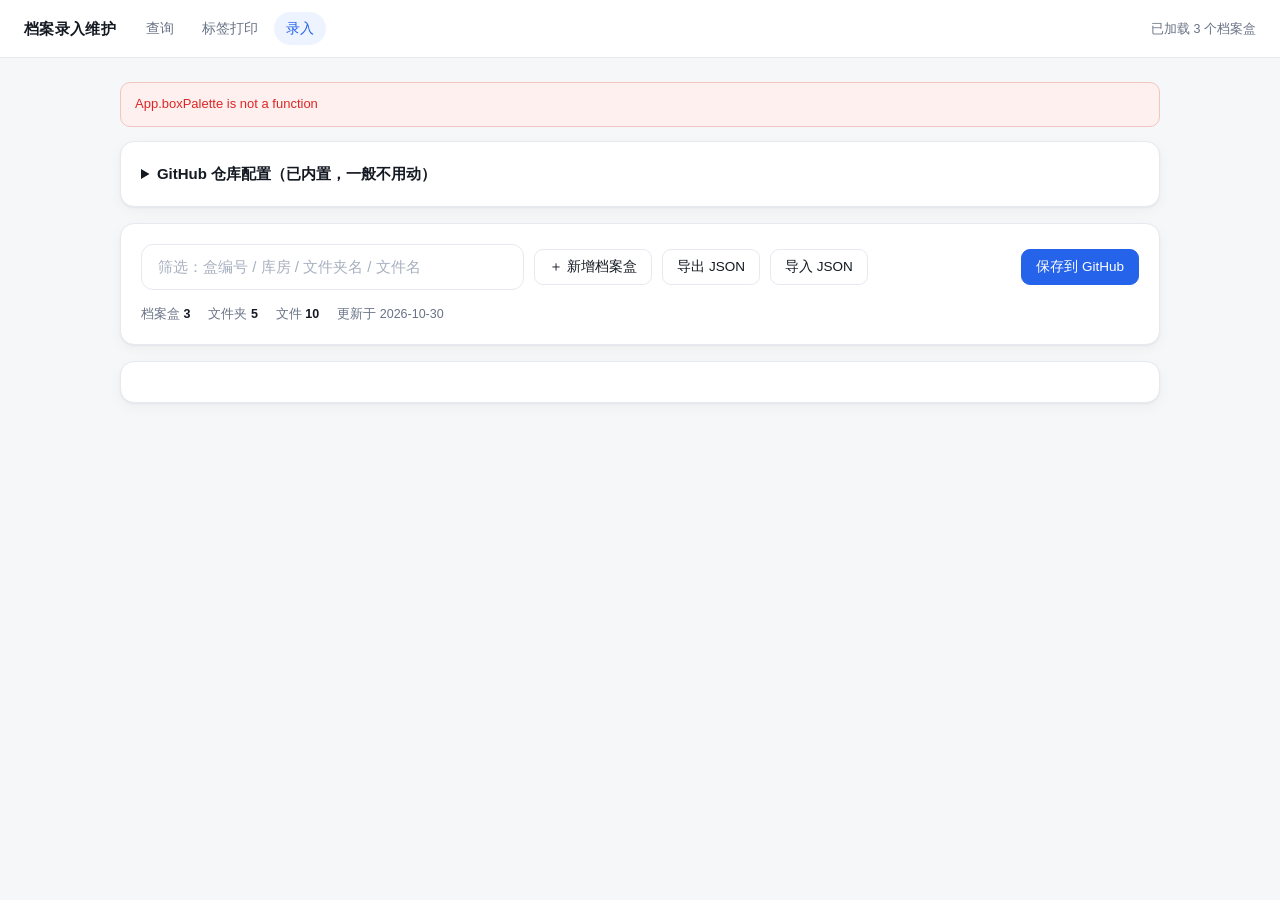
==== commit 94c6035e: "box colors: admin.html" ====
--- a/admin.html
+++ b/admin.html
@@ -4,7 +4,7 @@
 <meta charset="utf-8">
 <meta name="viewport" content="width=device-width, initial-scale=1">
 <title>档案录入维护</title>
-<link rel="stylesheet" href="assets/style.css?v=5">
+<link rel="stylesheet" href="assets/style.css?v=7">
 </head>
 <body>
 
@@ -72,7 +72,7 @@
 
 </main>
 
-<script src="assets/app.js?v=5"></script>
+<script src="assets/app.js?v=7"></script>
 <script>
 (function () {
   const CFG_KEY = 'archive-cfg-v1';
@@ -251,6 +251,7 @@
   function renderBoxes() {
     const container = $('boxes');
     container.innerHTML = state.data.boxes.map(function (b, bi) {
+      const pal = App.boxPalette(b, bi);
       const folders = b.folders || [];
       let fileCount = 0;
       folders.forEach(function (f) { fileCount += (f.files || []).length; });
@@ -282,7 +283,7 @@
         '</div>';
       }).join('');
 
-      return '<div class="box-card" data-bi="' + bi + '">' +
+      return '<div class="box-card" data-bi="' + bi + '" style="--box:' + pal[0] + ';--box-soft:' + pal[1] + '">' +
         '<div class="box-head">' +
           '<input class="b-id" type="text" data-idx="' + bi + '" data-field="id" value="' + App.esc(b.id) + '" placeholder="盒编号">' +
           '<input type="text" data-idx="' + bi + '" data-field="room" value="' + App.esc(b.room || '') + '" placeholder="库房" title="库房">' +
--- a/assets/style.css
+++ b/assets/style.css
@@ -147,18 +147,6 @@
 button.ghost:hover { background: var(--line-soft); color: var(--text); }
 button:disabled { opacity: .5; cursor: not-allowed; }
 
-.copy-btn {
-  flex: 0 0 auto;
-  height: 26px;
-  padding: 0 9px;
-  font-size: 11.5px;
-  border-radius: 7px;
-  border: 1px solid var(--line);
-  background: #fff;
-  color: var(--accent);
-}
-.copy-btn:hover { background: var(--accent-soft); border-color: #c9dbfb; color: var(--accent-deep); }
-
 /* ---------- 搜索区 ---------- */
 .search-row {
   display: flex;
@@ -299,14 +287,7 @@
 }
 .folder-row-head:hover { background: #f8faff; }
 .folder-row-head .f-name { font-size: 14.5px; font-weight: 600; }
-.folder-row-head .f-path {
-  flex: 1 1 220px;
-  min-width: 0;
-  color: var(--muted);
-  white-space: nowrap;
-  overflow: hidden;
-  text-overflow: ellipsis;
-}
+.folder-row-head .f-note { color: var(--muted); font-size: 12px; }
 .folder-row.open > .folder-row-head .caret::before { transform: rotate(45deg); }
 .folder-row-body {
   display: none;
@@ -488,9 +469,8 @@
   transition: transform .18s ease;
 }
 .folder-card.open > .folder-head .folder-toggle::before { transform: rotate(45deg); }
-.folder-head input.f-name { flex: 1 1 200px; font-weight: 600; height: 34px; font-size: 13px; }
-.folder-head input.f-path { flex: 1 1 260px; font-family: ui-monospace, Consolas, monospace; font-size: 12px; height: 34px; }
-.folder-head input.f-note { flex: 1 1 140px; height: 34px; font-size: 12.5px; }
+.folder-head input.f-name { flex: 1 1 240px; font-weight: 600; height: 34px; font-size: 13px; }
+.folder-head input.f-note { flex: 1 1 160px; height: 34px; font-size: 12.5px; }
 .folder-head .count { color: var(--muted); font-size: 12px; }
 .folder-head button:not(.folder-toggle) { height: 30px; padding: 0 10px; font-size: 12px; }
 .folder-card > .folder-body { display: none; border-top: 1px dashed var(--line); background: #fbfcfe; padding: 8px 10px 10px; }
@@ -598,7 +578,7 @@
   .box-group-head .box-open { margin-left: 0; }
   .box-group-body { padding: 8px; }
   .folder-row-head { padding: 10px; }
-  .folder-row-head .f-path { flex: 1 1 100%; white-space: normal; word-break: break-all; }
+  .folder-row-head .f-note { flex: 1 1 100%; }
   .file-line { padding-left: 24px; }
 
   .detail-head { gap: 10px; }
@@ -631,7 +611,7 @@
 
   .box-head input, .box-head input.b-id { width: calc(50% - 6px); }
   .folder-head input.f-name { flex: 1 1 calc(100% - 40px); }
-  .folder-head input.f-path, .folder-head input.f-note { flex: 1 1 100%; }
+  .folder-head input.f-note { flex: 1 1 100%; }
   .folder-head button:not(.folder-toggle) { flex: 1 1 100%; }
   .folder-body { padding: 6px 8px 8px; }
   .row-actions input.b-note { min-width: 0; flex: 1 1 100%; }
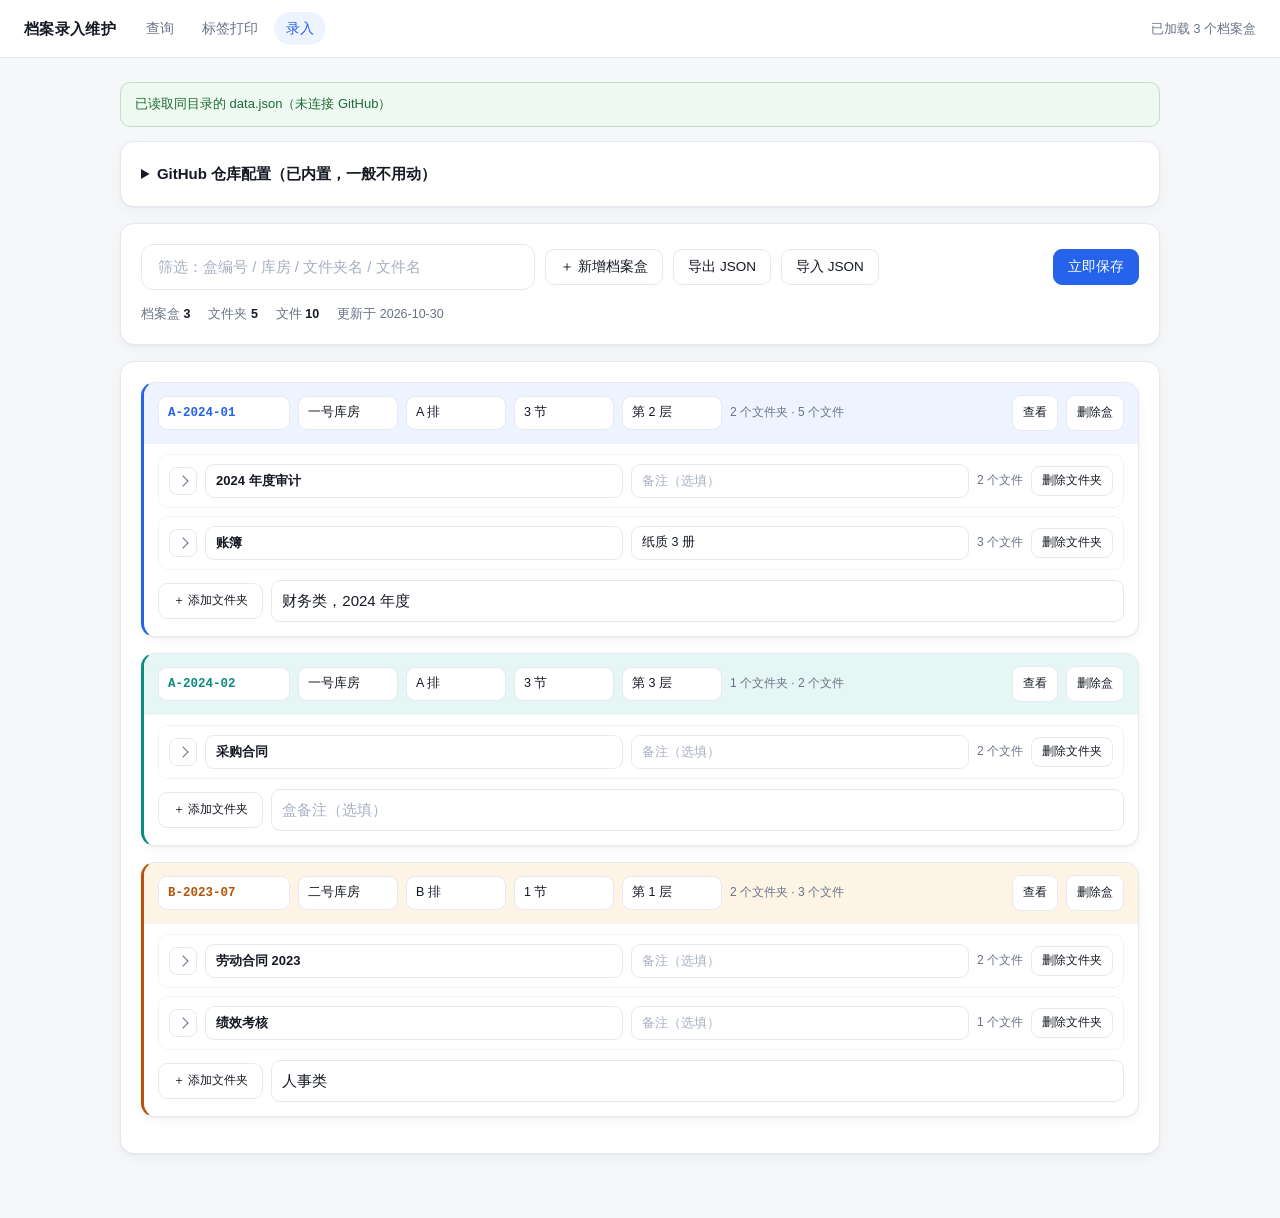
==== commit cd29e73b: "admin: auto save with 鏈繚瀛?宸蹭繚瀛?status" ====
--- a/admin.html
+++ b/admin.html
@@ -39,6 +39,7 @@
       </div>
       <div class="help" style="margin-top:12px">
         页面已内置仓库与令牌，打开即可读写，不用再配置。<br>
+        <b>改动会在停止编辑约 5 秒后自动保存到 GitHub</b>（右上角显示保存状态）；也可以点「立即保存」马上提交。<br>
         如需更换令牌：在 GitHub → Settings → Developer settings → <b>Fine-grained tokens</b> 新建，
         <b>仅授权这一个仓库</b>，权限只勾 <code>Contents: Read and write</code>，粘贴到上方后点保存即可覆盖。<br>
         本页面不放进公开导航，只能通过这个地址直接访问。
@@ -55,7 +56,8 @@
       <input type="file" id="importFile" accept="application/json,.json" class="hidden">
       <span class="spacer"></span>
       <span class="muted small" id="dirtyHint"></span>
-      <button class="primary" id="saveBtn">保存到 GitHub</button>
+      <span class="muted small" id="saveState"></span>
+      <button class="primary" id="saveBtn">立即保存</button>
     </div>
     <div class="stat-line">
       <span>档案盒 <b id="cBoxes">0</b></span>
@@ -82,7 +84,9 @@
   const state = {
     data: { version: 2, updatedAt: '', rooms: [], boxes: [] },
     sha: null,
-    dirty: false
+    dirty: false,
+    saving: false,
+    pendingSave: false
   };
   const openFolders = new Set();
 
@@ -196,6 +200,7 @@
     state.data = normalize(d);
     if (!keepSha) state.sha = null;
     state.dirty = false;
+    setSaveState('');
     renderAll();
   }
 
@@ -245,7 +250,7 @@
     $('cUpdated').textContent = state.data.updatedAt ? '更新于 ' + state.data.updatedAt : '';
     $('statMeta').textContent = state.data.boxes.length ? '已加载 ' + state.data.boxes.length + ' 个档案盒' : '未加载数据';
     $('noBoxes').classList.toggle('hidden', state.data.boxes.length > 0);
-    $('dirtyHint').textContent = state.dirty ? '有未保存的修改' : '';
+    $('dirtyHint').textContent = state.dirty ? '未保存' : '';
   }
 
   function renderBoxes() {
@@ -340,9 +345,26 @@
 
   function markDirty() {
     state.dirty = true;
-    $('dirtyHint').textContent = '有未保存的修改';
+    $('dirtyHint').textContent = '未保存';
+    setSaveState('');
     autosaveDraft();
     renderStats();
+    scheduleSave();
+  }
+
+  let saveTimer = null;
+  function scheduleSave() {
+    clearTimeout(saveTimer);
+    saveTimer = setTimeout(function () {
+      if (state.dirty) saveRemote(true);
+    }, 5000);
+  }
+
+  function setSaveState(msg, kind) {
+    const el = $('saveState');
+    if (!el) return;
+    el.textContent = msg || '';
+    el.style.color = kind === 'err' ? 'var(--danger)' : (kind === 'ok' ? '#15803d' : '');
   }
 
   let draftTimer = null;
@@ -519,18 +541,24 @@
     };
   }
 
-  function saveRemote() {
+  function saveRemote(auto) {
     const c = readCfg();
     if (!c.owner || !c.repo || !c.token) {
+      if (auto) { setSaveState('缺少仓库配置，未自动保存', 'err'); return; }
       banner('缺少仓库配置或访问令牌，无法保存。也可以先“导出 JSON”再手动上传。', 'err');
       $('cfgDetails').open = true;
       return;
     }
     const errs = validate();
     if (errs.length) {
-      banner('保存前请修正：' + errs.slice(0, 3).join('；') + (errs.length > 3 ? ' 等 ' + errs.length + ' 项' : ''), 'err');
+      setSaveState('有 ' + errs.length + ' 项待修正，暂未保存', 'err');
+      if (!auto) {
+        banner('保存前请修正：' + errs.slice(0, 3).join('；') + (errs.length > 3 ? ' 等 ' + errs.length + ' 项' : ''), 'err');
+      }
       return;
     }
+    if (state.saving) { state.pendingSave = true; return; }
+    state.saving = true;
 
     const payload = serialize();
     const text = JSON.stringify(payload, null, 2);
@@ -553,7 +581,7 @@
         .then(function (j) { if (j && j.sha) state.sha = j.sha; });
     };
 
-    banner('正在保存…');
+    setSaveState(auto ? '正在自动保存…' : '正在保存…');
     ensureSha()
       .then(doPut)
       .then(function (r) {
@@ -566,12 +594,24 @@
         state.sha = j.content.sha;
         state.data.updatedAt = payload.updatedAt;
         state.dirty = false;
+        state.saving = false;
         localStorage.removeItem(DRAFT_KEY);
         renderStats();
-        banner('已保存到 GitHub，约半分钟后网页生效。', 'ok', j.commit && j.commit.html_url
-          ? '<a href="' + j.commit.html_url + '" target="_blank" rel="noopener">查看提交</a>' : '');
+        setSaveState('已保存', 'ok');
+        if (!auto) {
+          banner('已保存到 GitHub，约半分钟后网页生效。', 'ok', j.commit && j.commit.html_url
+            ? '<a href="' + j.commit.html_url + '" target="_blank" rel="noopener">查看提交</a>' : '');
+        }
+        if (state.pendingSave) {
+          state.pendingSave = false;
+          saveRemote(true);
+        }
       })
-      .catch(function (e) { banner('保存失败：' + e.message, 'err'); });
+      .catch(function (e) {
+        state.saving = false;
+        setSaveState('保存失败：' + e.message, 'err');
+        banner('保存失败：' + e.message, 'err');
+      });
   }
 
   function exportJson() {
@@ -624,7 +664,7 @@
   $('pullBtn').addEventListener('click', loadRemote);
   $('localLoadBtn').addEventListener('click', loadLocal);
   $('addBoxBtn').addEventListener('click', addBox);
-  $('saveBtn').addEventListener('click', saveRemote);
+  $('saveBtn').addEventListener('click', function () { saveRemote(false); });
   $('exportBtn').addEventListener('click', exportJson);
   $('importBtn').addEventListener('click', function () { $('importFile').click(); });
   $('importFile').addEventListener('change', function (e) {
--- a/assets/style.css
+++ b/assets/style.css
@@ -545,6 +545,35 @@
 }
 table.grid th { color: var(--muted); font-weight: 500; font-size: 12px; white-space: nowrap; }
 
+/* ---------- 按档案盒配色 ---------- */
+.box-group { border-left: 3px solid var(--box, var(--accent)); }
+.box-group-head .chip { background: var(--box-soft, var(--accent-soft)); color: var(--box, var(--accent)); }
+.box-group-head .box-open { color: var(--box, var(--accent)); }
+.box-group-head .caret::before,
+.box-group.collapsed .box-group-head .caret::before {
+  border-right-color: var(--box, var(--accent));
+  border-bottom-color: var(--box, var(--accent));
+}
+.folder-row.open { border-color: var(--box-soft, #cddcf5); }
+.folder-row.open > .folder-row-head .caret::before {
+  border-right-color: var(--box, var(--accent));
+  border-bottom-color: var(--box, var(--accent));
+}
+.folder-row-body { background: var(--box-soft, #fbfcfe); }
+
+#detailPanel { border-top: 3px solid var(--box, var(--accent)); }
+#detailPanel .detail-head h2 { color: var(--box, var(--text)); }
+
+.box-card { border-left: 3px solid var(--box, var(--accent)); }
+.box-card > .box-head { background: var(--box-soft, #fbfcff); }
+.box-card .b-id { color: var(--box, var(--text)); }
+.folder-card.open { border-color: var(--box-soft, #cddcf5); }
+.folder-card.open > .folder-head .folder-toggle::before {
+  border-right-color: var(--box, var(--accent));
+  border-bottom-color: var(--box, var(--accent));
+}
+.folder-card.open > .folder-body { background: var(--box-soft, #fbfcfe); }
+
 /* ---------- 打印 ---------- */
 @media print {
   body { background: #fff; }
